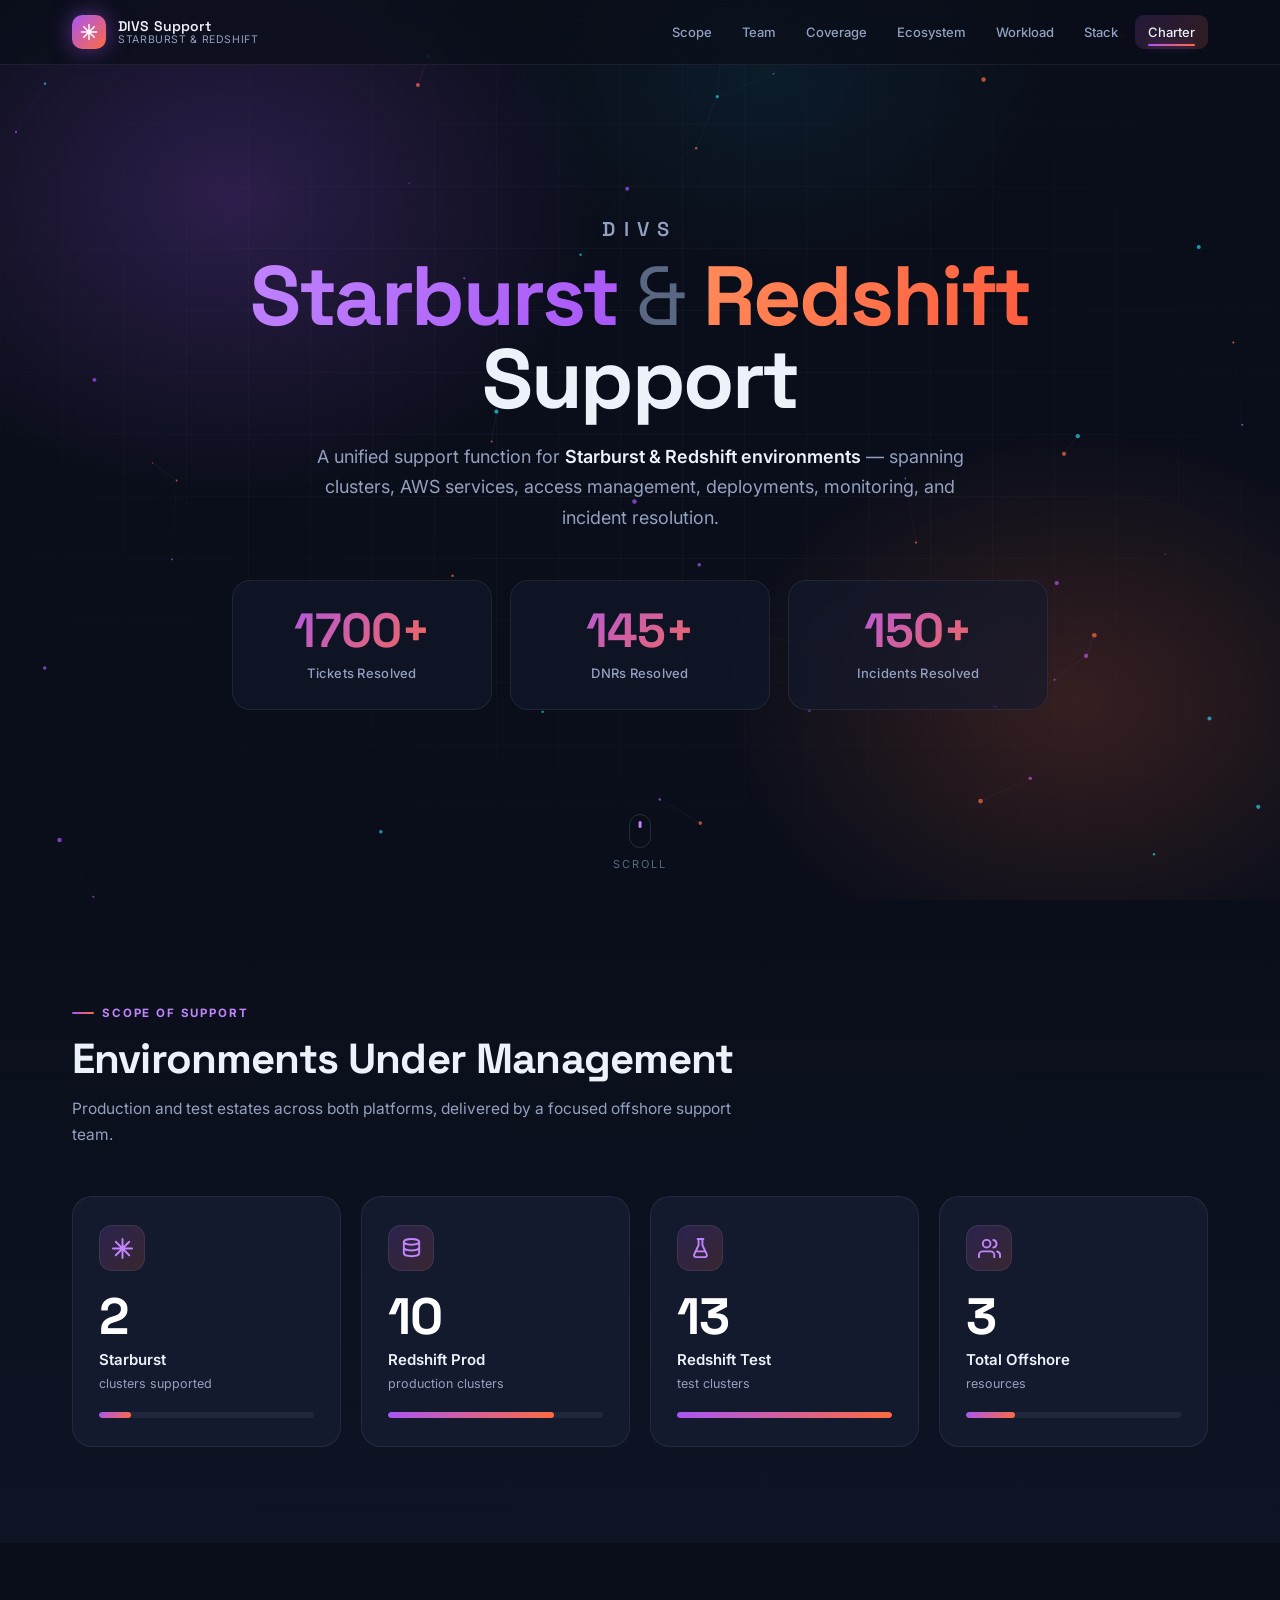
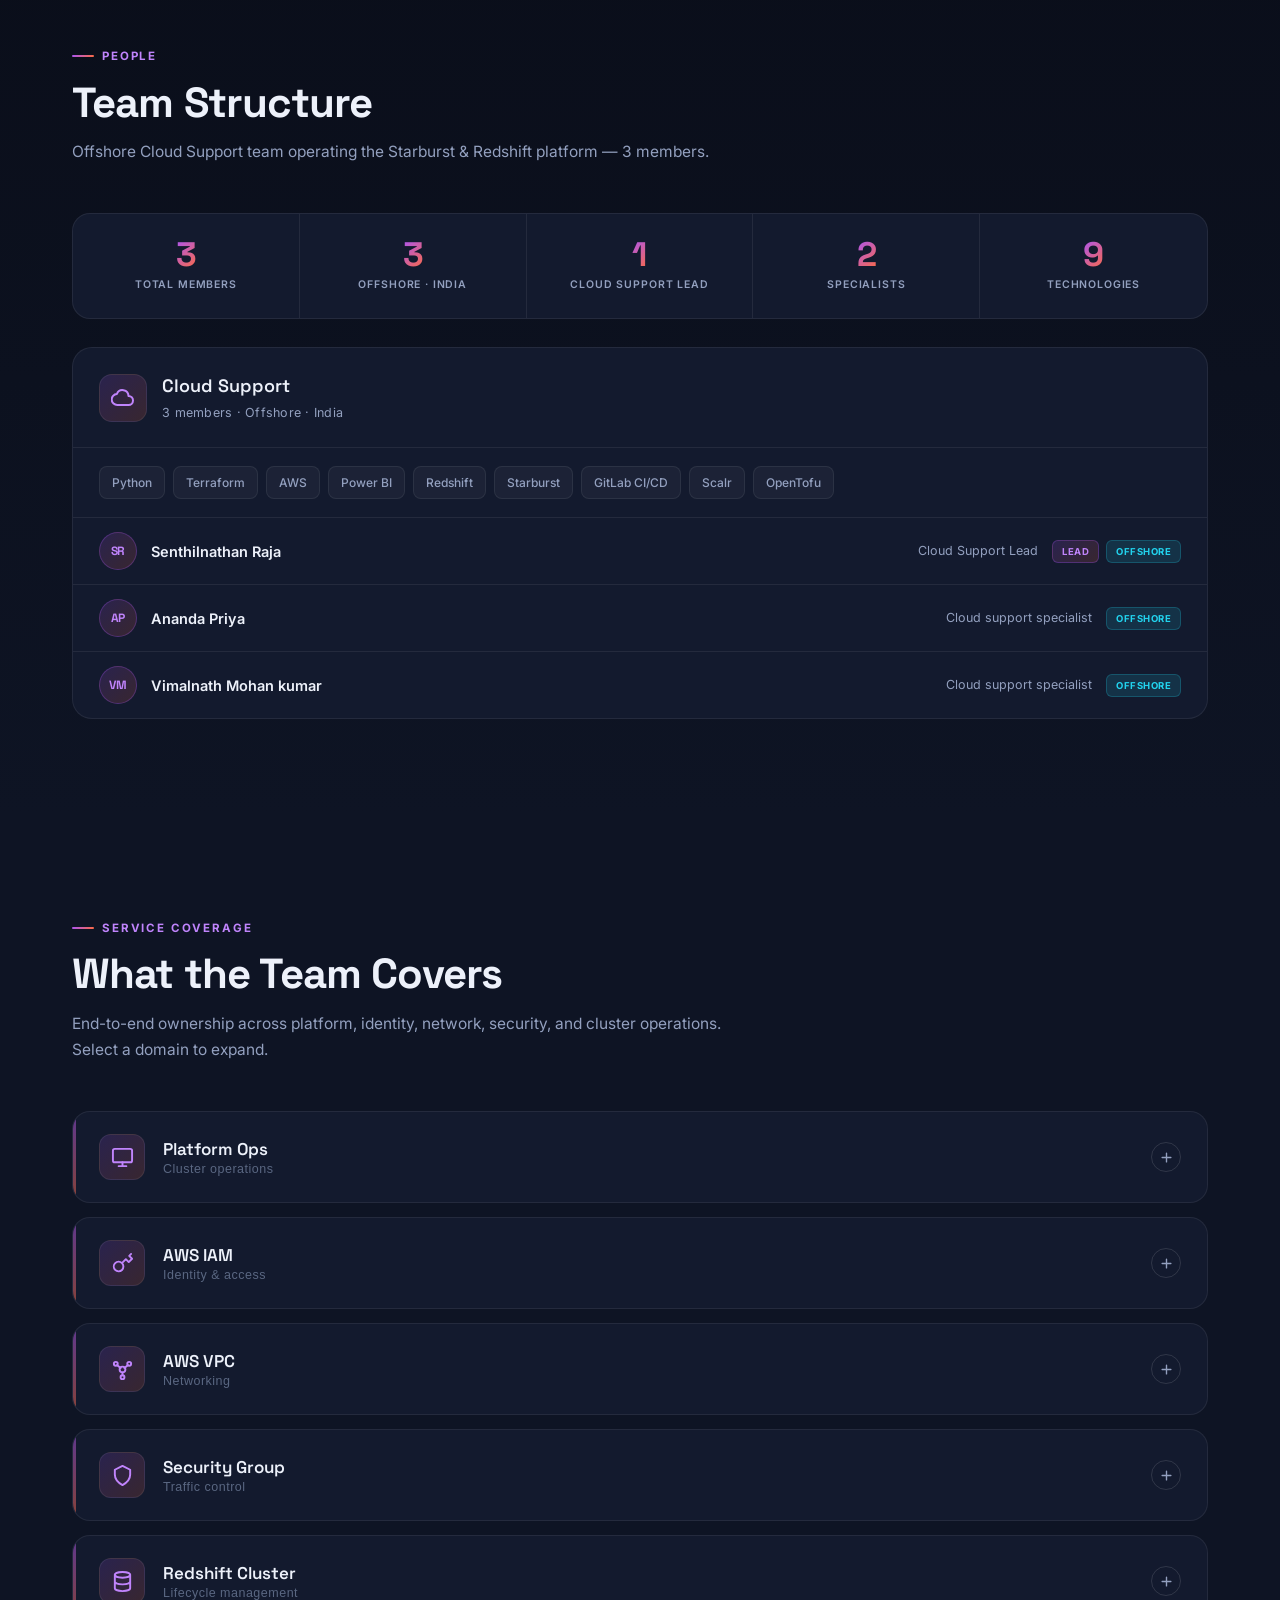
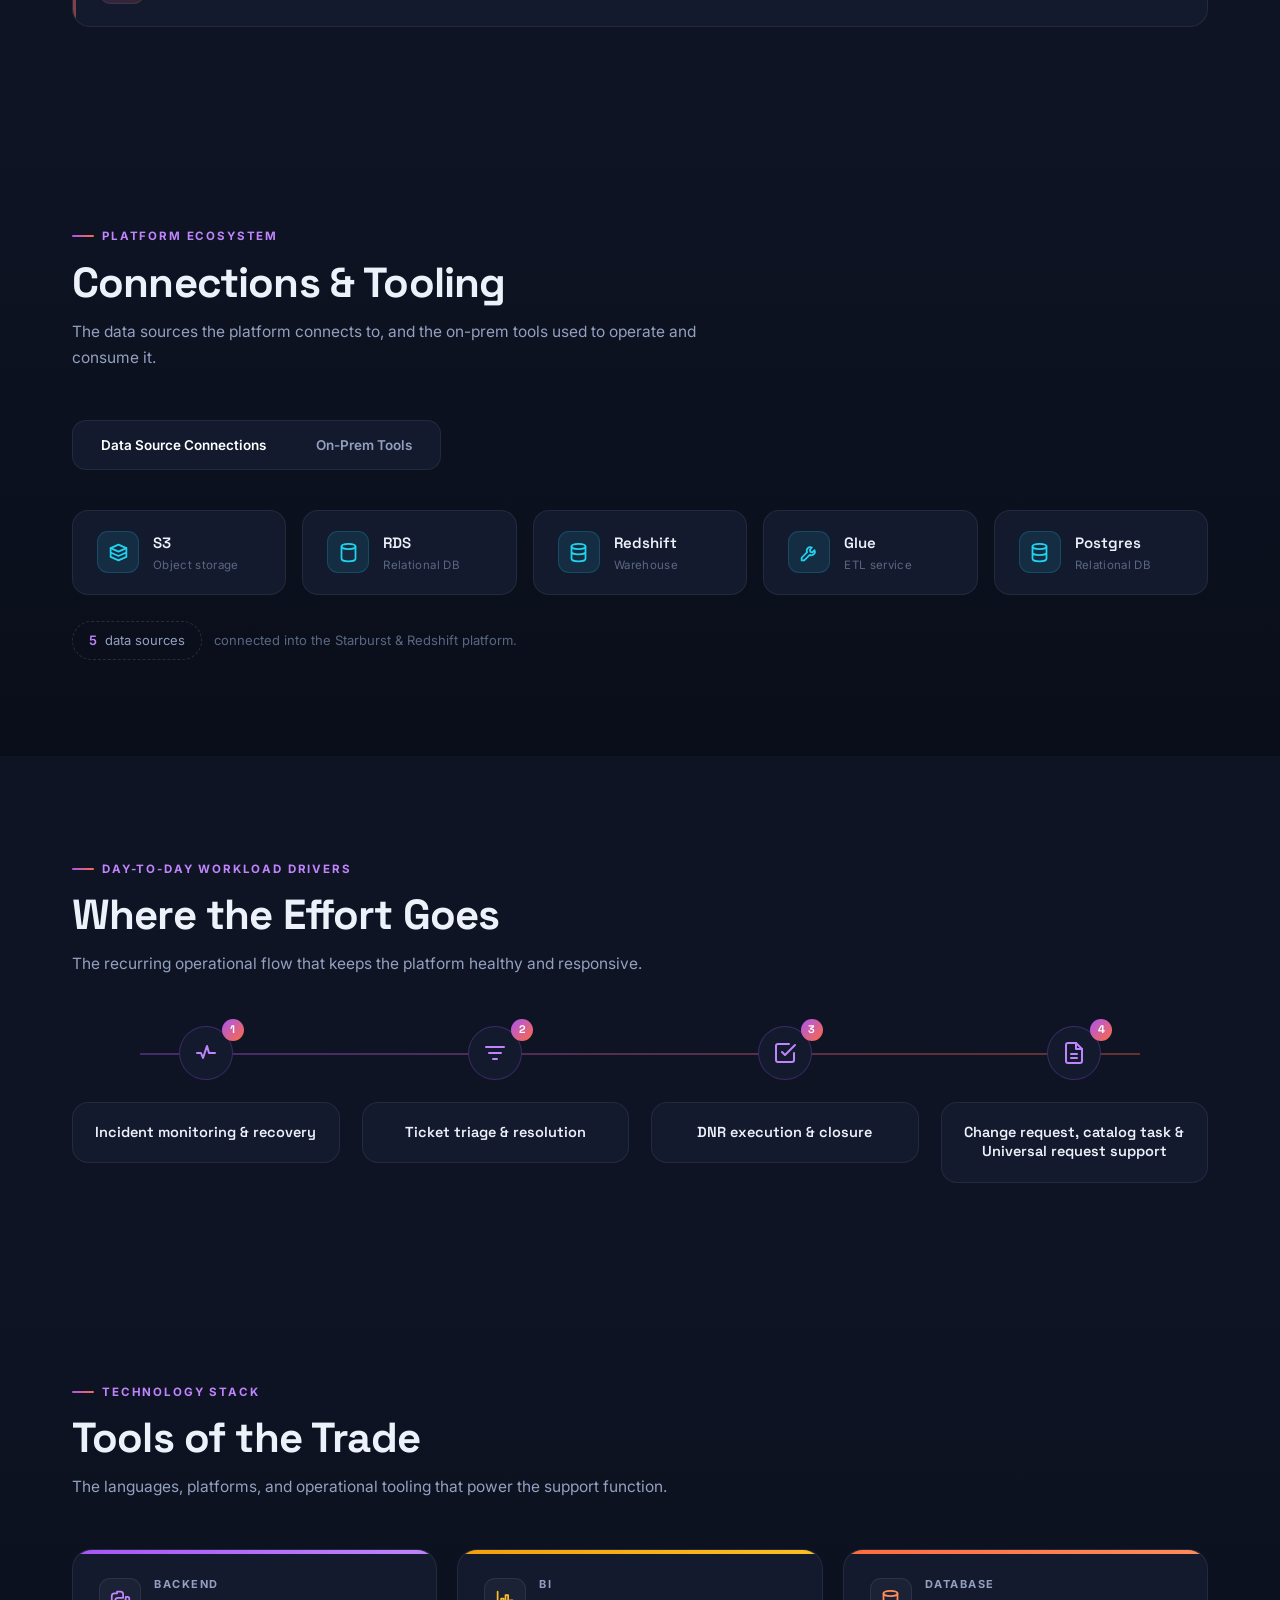
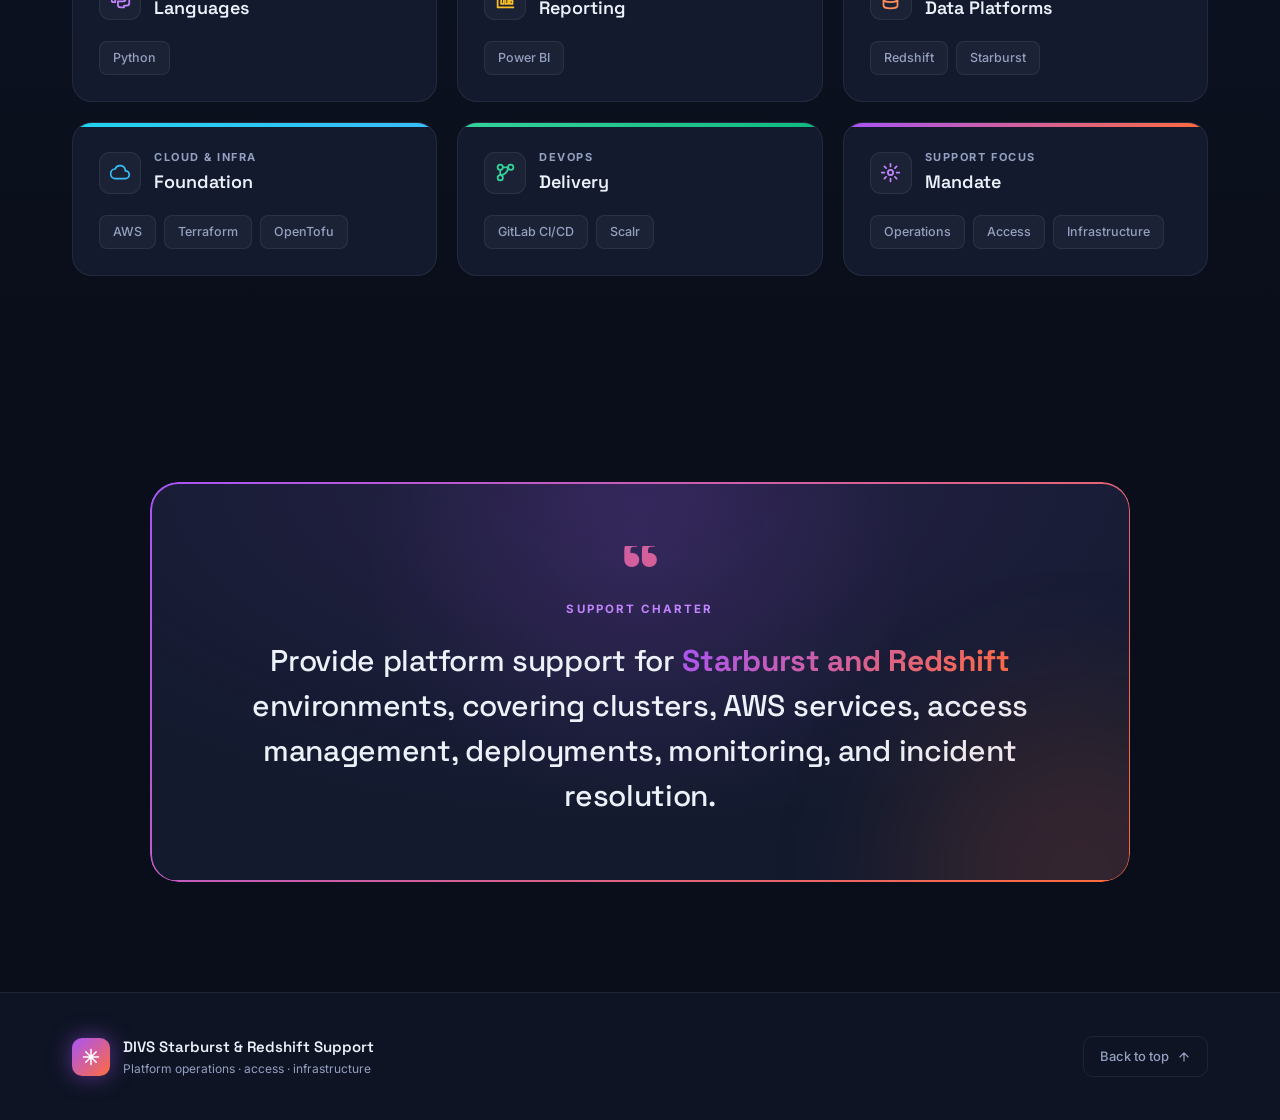
==== divs-support/index2.html @ 1485b133 "Add index2.html with a Team Structure section index2.html is a copy of index.html (index.html unchan" ====
<!DOCTYPE html>
<html lang="en">
<head>
<meta charset="UTF-8" />
<meta name="viewport" content="width=device-width, initial-scale=1.0" />
<title>DIVS Starburst &amp; Redshift Support — Executive Overview</title>
<meta name="description" content="Executive overview of DIVS platform support across Starburst and Redshift environments." />
<link rel="preconnect" href="https://fonts.googleapis.com" />
<link rel="preconnect" href="https://fonts.gstatic.com" crossorigin />
<link href="https://fonts.googleapis.com/css2?family=Space+Grotesk:wght@400;500;600;700&family=Inter:wght@300;400;500;600&display=swap" rel="stylesheet" />
<style>
  *,*::before,*::after{box-sizing:border-box;margin:0;padding:0}

  :root{
    --bg-0:#0A0E1A;
    --bg-1:#0E1424;
    --bg-2:#131A2E;
    --bg-3:#1A2340;
    --star:#A855F7;      /* Starburst violet */
    --star-lt:#C084FC;
    --red:#FF6B3D;       /* Redshift amber-red */
    --red-lt:#FF8C5A;
    --cyan:#22D3EE;
    --text:#EDF1FA;
    --muted:#93A0BF;
    --faint:#5A6782;
    --line:rgba(255,255,255,.07);
    --line-2:rgba(255,255,255,.12);
    --star-bd:rgba(168,85,247,.28);
    --red-bd:rgba(255,107,61,.28);
    --grad:linear-gradient(135deg,#A855F7 0%,#FF6B3D 100%);
    --grad-soft:linear-gradient(135deg,rgba(168,85,247,.16),rgba(255,107,61,.16));
    --shadow:0 24px 60px -24px rgba(0,0,0,.7);
    --font-display:'Space Grotesk','Segoe UI',system-ui,-apple-system,'Helvetica Neue',Arial,sans-serif;
    --font-body:'Inter','Segoe UI',system-ui,-apple-system,'Helvetica Neue',Arial,sans-serif;
  }

  html{scroll-behavior:smooth}
  body{
    font-family:var(--font-body);
    background:var(--bg-0);
    color:var(--text);
    overflow-x:hidden;
    line-height:1.6;
    -webkit-font-smoothing:antialiased;
  }
  ::selection{background:rgba(168,85,247,.35);color:#fff}

  .wrap{max-width:1200px;margin:0 auto;padding:0 32px}

  /* ───────── SCROLL PROGRESS ───────── */
  #progress{
    position:fixed;top:0;left:0;height:3px;width:0;z-index:200;
    background:var(--grad);box-shadow:0 0 12px rgba(168,85,247,.6);
    transition:width .08s linear;
  }

  /* ───────── HEADER ───────── */
  header{
    position:fixed;top:0;left:0;right:0;z-index:150;
    backdrop-filter:blur(18px);
    background:rgba(10,14,26,.72);
    border-bottom:1px solid var(--line);
  }
  .nav{display:flex;align-items:center;justify-content:space-between;height:64px}
  .brand{display:flex;align-items:center;gap:12px;text-decoration:none;color:var(--text)}
  .brand-mark{
    width:34px;height:34px;border-radius:10px;flex-shrink:0;position:relative;
    background:var(--grad);display:flex;align-items:center;justify-content:center;
    box-shadow:0 0 22px rgba(168,85,247,.5);
  }
  .brand-mark svg{width:18px;height:18px;color:#fff}
  .brand-name{font-family:var(--font-display);font-weight:600;font-size:14px;letter-spacing:.01em;line-height:1.1}
  .brand-name small{display:block;font-family:var(--font-body);font-weight:400;font-size:10.5px;color:var(--muted);letter-spacing:.06em;text-transform:uppercase}
  .nav-links{display:flex;gap:4px}
  .nav-links a{
    position:relative;text-decoration:none;color:var(--muted);font-size:13px;font-weight:500;
    padding:7px 13px;border-radius:9px;transition:color .25s,background .25s,transform .25s;
  }
  .nav-links a::after{content:'';position:absolute;left:13px;right:13px;bottom:3px;height:2px;border-radius:2px;
    background:var(--grad);box-shadow:0 0 8px rgba(168,85,247,.55);
    transform:scaleX(0);transform-origin:center;transition:transform .3s cubic-bezier(.2,.8,.2,1)}
  .nav-links a:hover{color:var(--text);background:rgba(255,255,255,.05);transform:translateY(-1px);text-shadow:0 0 12px rgba(168,85,247,.35)}
  .nav-links a:hover::after{transform:scaleX(1)}
  .nav-links a.active{color:var(--text);background:var(--grad-soft)}
  .nav-links a.active::after{transform:scaleX(1)}
  .status-pill{
    display:inline-flex;align-items:center;gap:8px;
    border:1px solid var(--star-bd);background:rgba(168,85,247,.1);
    padding:6px 14px;border-radius:100px;font-size:11.5px;font-weight:600;
    color:var(--star-lt);letter-spacing:.04em;white-space:nowrap;
  }
  .dot{width:7px;height:7px;border-radius:50%;background:#34D399;box-shadow:0 0 8px #34D399;animation:pulse 2.2s infinite}
  @keyframes pulse{0%,100%{opacity:1;transform:scale(1)}50%{opacity:.4;transform:scale(.7)}}

  /* ───────── HERO ───────── */
  .hero{position:relative;min-height:100vh;display:flex;align-items:center;justify-content:center;text-align:center;padding:120px 32px 90px;overflow:hidden}
  #particles{position:absolute;inset:0;z-index:0}
  .hero-glow{position:absolute;inset:0;z-index:0;pointer-events:none;
    background:
      radial-gradient(48% 55% at 18% 22%,rgba(168,85,247,.22),transparent 60%),
      radial-gradient(46% 50% at 84% 78%,rgba(255,107,61,.18),transparent 60%),
      radial-gradient(40% 40% at 60% 8%,rgba(34,211,238,.07),transparent 55%);
    animation:drift 16s ease-in-out infinite alternate;
  }
  @keyframes drift{from{transform:translate3d(-12px,-8px,0) scale(1)}to{transform:translate3d(14px,10px,0) scale(1.06)}}
  .hero-grid{position:absolute;inset:0;z-index:0;pointer-events:none;
    background-image:linear-gradient(rgba(255,255,255,.028) 1px,transparent 1px),linear-gradient(90deg,rgba(255,255,255,.028) 1px,transparent 1px);
    background-size:62px 62px;
    mask-image:radial-gradient(ellipse 75% 70% at 50% 45%,#000 25%,transparent 92%);
    -webkit-mask-image:radial-gradient(ellipse 75% 70% at 50% 45%,#000 25%,transparent 92%);
  }
  .hero-inner{position:relative;z-index:2;max-width:980px}
  .eyebrow{
    display:inline-flex;align-items:center;gap:9px;
    border:1px solid var(--star-bd);background:rgba(168,85,247,.08);
    padding:7px 16px;border-radius:100px;margin-bottom:30px;
    font-size:11.5px;font-weight:700;letter-spacing:.14em;text-transform:uppercase;color:var(--star-lt);
  }
  .eyebrow .dot{background:var(--star-lt);box-shadow:0 0 8px var(--star-lt)}
  .hero h1{
    font-family:var(--font-display);font-weight:700;
    font-size:clamp(38px,7.4vw,84px);line-height:.98;letter-spacing:-.03em;margin-bottom:22px;
  }
  .hero h1 .kick{display:block;font-size:clamp(14px,1.8vw,20px);font-weight:600;letter-spacing:.42em;color:var(--muted);margin-bottom:16px;text-transform:uppercase}
  .grad-star{background:linear-gradient(120deg,#C084FC,#A855F7);-webkit-background-clip:text;background-clip:text;-webkit-text-fill-color:transparent}
  .grad-red{background:linear-gradient(120deg,#FF8C5A,#FF5A3D);-webkit-background-clip:text;background-clip:text;-webkit-text-fill-color:transparent}
  .amp{color:var(--faint);font-weight:400}
  .hero p.lede{max-width:680px;margin:0 auto 46px;font-size:clamp(15px,1.7vw,18px);color:var(--muted);line-height:1.7}
  .hero p.lede strong{color:var(--text);font-weight:600}

  /* hero outcome counters */
  .outcomes{display:flex;flex-wrap:wrap;justify-content:center;gap:18px}
  .outcome{
    flex:1 1 200px;max-width:260px;position:relative;
    background:rgba(19,26,46,.6);backdrop-filter:blur(10px);
    border:1px solid var(--line);border-radius:18px;padding:26px 22px;
    overflow:hidden;transition:transform .3s,border-color .3s,box-shadow .3s;
  }
  .outcome::before{content:'';position:absolute;inset:0;border-radius:18px;padding:1px;
    background:var(--grad);-webkit-mask:linear-gradient(#000 0 0) content-box,linear-gradient(#000 0 0);
    -webkit-mask-composite:xor;mask-composite:exclude;opacity:0;transition:opacity .3s}
  .outcome:hover{transform:translateY(-6px);box-shadow:var(--shadow)}
  .outcome:hover::before{opacity:1}
  .outcome .num{font-family:var(--font-display);font-weight:700;font-size:clamp(34px,4.5vw,48px);line-height:1;letter-spacing:-.02em;
    background:var(--grad);-webkit-background-clip:text;background-clip:text;-webkit-text-fill-color:transparent}
  .outcome .lbl{margin-top:8px;font-size:13px;color:var(--muted);font-weight:500;letter-spacing:.02em}
  .scroll-cue{position:absolute;bottom:26px;left:50%;transform:translateX(-50%);z-index:2;color:var(--faint);font-size:11px;letter-spacing:.18em;text-transform:uppercase;display:flex;flex-direction:column;align-items:center;gap:8px}
  .scroll-cue span{width:22px;height:34px;border:1.5px solid var(--line-2);border-radius:12px;position:relative}
  .scroll-cue span::after{content:'';position:absolute;top:6px;left:50%;width:3px;height:7px;border-radius:3px;background:var(--star-lt);transform:translateX(-50%);animation:wheel 1.8s infinite}
  @keyframes wheel{0%{opacity:0;top:6px}40%{opacity:1}80%{opacity:0;top:18px}100%{opacity:0}}

  /* ───────── SECTION SHELL ───────── */
  section{padding:96px 0;position:relative}
  .sec-head{margin-bottom:48px;max-width:680px}
  .sec-head.center{margin-left:auto;margin-right:auto;text-align:center}
  .sec-label{display:inline-flex;align-items:center;gap:8px;font-size:11.5px;font-weight:700;letter-spacing:.16em;text-transform:uppercase;color:var(--star-lt);margin-bottom:14px}
  .sec-label::before{content:'';width:22px;height:2px;border-radius:2px;background:var(--grad)}
  .sec-title{font-family:var(--font-display);font-weight:700;font-size:clamp(26px,3.4vw,42px);letter-spacing:-.02em;line-height:1.08;margin-bottom:14px}
  .sec-sub{font-size:15.5px;color:var(--muted);line-height:1.7}

  /* ───────── SCOPE / KPI ───────── */
  .scope{background:linear-gradient(180deg,var(--bg-0),var(--bg-1))}
  .scope-grid{display:grid;grid-template-columns:repeat(4,1fr);gap:20px}
  .stat{
    position:relative;background:var(--bg-2);border:1px solid var(--line);border-radius:20px;
    padding:28px 26px;overflow:hidden;
    transition:transform .4s cubic-bezier(.2,.8,.2,1),border-color .4s,box-shadow .4s,background .4s;
  }
  /* cursor-follow spotlight graphic */
  .stat::before{content:'';position:absolute;inset:0;border-radius:inherit;pointer-events:none;opacity:0;transition:opacity .4s;
    background:radial-gradient(440px circle at var(--mx,50%) var(--my,0%),rgba(168,85,247,.20),rgba(255,107,61,.08) 35%,transparent 60%)}
  /* animated gradient border on hover */
  .stat::after{content:'';position:absolute;inset:0;border-radius:inherit;padding:1.5px;pointer-events:none;opacity:0;transition:opacity .4s;
    background:var(--grad);-webkit-mask:linear-gradient(#000 0 0) content-box,linear-gradient(#000 0 0);
    -webkit-mask-composite:xor;mask-composite:exclude}
  .stat:hover{transform:translateY(-8px);border-color:transparent;background:var(--bg-3);
    box-shadow:0 30px 60px -26px rgba(168,85,247,.55),0 8px 22px -12px rgba(255,107,61,.4)}
  .stat:hover::before,.stat:hover::after{opacity:1}

  .stat-ico{position:relative;z-index:1;width:46px;height:46px;border-radius:13px;display:flex;align-items:center;justify-content:center;margin-bottom:20px;
    background:var(--grad-soft);border:1px solid var(--line);
    transition:transform .45s cubic-bezier(.2,.8,.2,1),background .45s,box-shadow .45s}
  .stat-ico svg{width:23px;height:23px;color:var(--star-lt);transition:color .45s}
  .stat:hover .stat-ico{transform:translateY(-3px) rotate(-6deg) scale(1.1);background:var(--grad);box-shadow:0 14px 28px -8px rgba(168,85,247,.7)}
  .stat:hover .stat-ico svg{color:#fff}

  .stat .num{position:relative;z-index:1;display:inline-block;font-family:var(--font-display);font-weight:700;font-size:clamp(38px,4vw,52px);line-height:1;letter-spacing:-.02em;color:#fff;
    transform-origin:left center;transition:transform .45s cubic-bezier(.2,.8,.2,1),filter .45s}
  .stat:hover .num{transform:scale(1.07);background:var(--grad);-webkit-background-clip:text;background-clip:text;-webkit-text-fill-color:transparent;
    filter:drop-shadow(0 6px 18px rgba(168,85,247,.45))}
  .stat .name{position:relative;z-index:1;margin-top:6px;font-size:15px;font-weight:600;color:var(--text);transition:letter-spacing .4s}
  .stat:hover .name{letter-spacing:.012em}
  .stat .desc{position:relative;z-index:1;font-size:12.5px;color:var(--muted);margin-top:2px}
  .stat-bar{position:relative;z-index:1;margin-top:18px;height:6px;border-radius:100px;background:rgba(255,255,255,.06);overflow:hidden}
  .stat-bar i{position:relative;display:block;height:100%;width:0;border-radius:100px;background:var(--grad);
    transition:width 1.1s cubic-bezier(.2,.8,.2,1),box-shadow .4s}
  .stat:hover .stat-bar i{box-shadow:0 0 16px rgba(255,107,61,.6)}
  /* one-shot light sheen sweep across the bar on hover */
  .stat-bar i::after{content:'';position:absolute;inset:0;border-radius:inherit;transform:translateX(-130%);
    background:linear-gradient(90deg,transparent,rgba(255,255,255,.6),transparent)}
  .stat:hover .stat-bar i::after{animation:sheen 1s ease forwards}
  @keyframes sheen{to{transform:translateX(130%)}}

  /* ───────── SERVICE COVERAGE ───────── */
  .coverage{background:var(--bg-1)}
  .cov-list{display:grid;gap:14px}
  .cov{
    border:1px solid var(--line);border-radius:18px;background:var(--bg-2);overflow:hidden;
    transition:border-color .4s,background .4s,transform .4s cubic-bezier(.2,.8,.2,1),box-shadow .4s;position:relative;
  }
  /* left accent rail */
  .cov::before{content:'';position:absolute;left:0;top:0;bottom:0;width:3px;background:var(--grad);opacity:.5;z-index:1;
    transition:opacity .4s,width .4s,box-shadow .4s}
  /* cursor-follow spotlight */
  .cov::after{content:'';position:absolute;inset:0;border-radius:inherit;pointer-events:none;z-index:0;opacity:0;transition:opacity .4s;
    background:radial-gradient(480px circle at var(--mx,50%) var(--my,50%),rgba(168,85,247,.16),rgba(255,107,61,.07) 38%,transparent 62%)}
  .cov:hover{border-color:transparent;background:var(--bg-3);transform:translateY(-3px);
    box-shadow:0 22px 44px -24px rgba(168,85,247,.5),0 6px 18px -12px rgba(255,107,61,.38)}
  .cov:hover::before,.cov.open::before{opacity:1}
  .cov:hover::before{width:4px;box-shadow:0 0 16px rgba(168,85,247,.65)}
  .cov:hover::after{opacity:1}
  .cov-btn{position:relative;z-index:1;width:100%;display:flex;align-items:center;gap:18px;padding:22px 26px;background:none;border:0;cursor:pointer;text-align:left;color:var(--text)}
  .cov-ico{width:46px;height:46px;border-radius:12px;flex-shrink:0;display:flex;align-items:center;justify-content:center;background:var(--grad-soft);border:1px solid var(--line);
    transition:transform .45s cubic-bezier(.2,.8,.2,1),background .45s,box-shadow .45s}
  .cov-ico svg{width:23px;height:23px;color:var(--star-lt);transition:color .45s}
  .cov:hover .cov-ico{transform:translateY(-2px) rotate(-6deg) scale(1.08);background:var(--grad);box-shadow:0 12px 26px -8px rgba(168,85,247,.7)}
  .cov:hover .cov-ico svg{color:#fff}
  .cov-titles{flex:1}
  .cov-name{display:block;font-family:var(--font-display);font-size:17px;font-weight:600}
  .cov-tag{display:block;font-size:12.5px;color:var(--faint);margin-top:2px;letter-spacing:.04em;transition:color .4s}
  .cov:hover .cov-tag{color:var(--muted)}
  .cov-plus{width:30px;height:30px;flex-shrink:0;border-radius:50%;border:1px solid var(--line-2);display:flex;align-items:center;justify-content:center;color:var(--muted);transition:transform .35s,color .3s,border-color .3s,box-shadow .3s}
  .cov:hover .cov-plus{color:var(--star-lt);border-color:var(--star-bd);transform:scale(1.08);box-shadow:0 0 14px rgba(168,85,247,.35)}
  .cov.open:hover .cov-plus,.cov.open .cov-plus{transform:rotate(135deg);color:var(--star-lt);border-color:var(--star-bd)}
  .cov-plus svg{width:15px;height:15px}
  .cov-panel{position:relative;z-index:1;max-height:0;overflow:hidden;transition:max-height .4s ease}
  .cov-panel-inner{padding:0 26px 24px 90px;color:var(--muted);font-size:14.5px;line-height:1.7}
  .cov-panel-inner .hl{color:var(--text);font-weight:500}

  /* ───────── ECOSYSTEM ───────── */
  .eco{background:linear-gradient(180deg,var(--bg-1),var(--bg-0))}
  .tabs{display:inline-flex;gap:6px;padding:6px;border:1px solid var(--line);border-radius:14px;background:var(--bg-2);margin-bottom:40px}
  .tab{border:0;background:none;cursor:pointer;color:var(--muted);font-family:var(--font-body);font-size:13.5px;font-weight:600;padding:10px 22px;border-radius:9px;transition:color .25s,background .25s;position:relative}
  .tab:not(.active):hover{color:var(--text);background:rgba(255,255,255,.05)}
  .tab.active{color:#fff}
  .tab.active::before{content:'';position:absolute;inset:0;border-radius:9px;background:var(--grad);z-index:-1;box-shadow:0 6px 18px -6px rgba(168,85,247,.7)}
  .tab-panel{display:none;animation:fadeUp .5s ease}
  .tab-panel.active{display:block}
  @keyframes fadeUp{from{opacity:0;transform:translateY(14px)}to{opacity:1;transform:none}}
  .nodes{display:flex;flex-wrap:wrap;gap:16px}
  .node{
    --nacc:var(--cyan);
    position:relative;display:flex;align-items:center;gap:14px;
    border:1px solid var(--line);background:var(--bg-2);border-radius:16px;
    padding:20px 24px;min-width:190px;flex:1 1 190px;max-width:230px;
    transition:transform .4s cubic-bezier(.2,.8,.2,1),border-color .4s,box-shadow .4s,background .4s;cursor:default;
  }
  .node.tool{--nacc:var(--red-lt)}
  .node:hover{transform:translateY(-6px);border-color:color-mix(in srgb,var(--nacc) 50%,transparent);
    background:radial-gradient(260px circle at var(--mx,50%) var(--my,50%),color-mix(in srgb,var(--nacc) 16%,transparent),transparent 60%),var(--bg-3);
    box-shadow:0 26px 50px -24px color-mix(in srgb,var(--nacc) 55%,transparent)}
  .node-ico{width:42px;height:42px;border-radius:11px;display:flex;align-items:center;justify-content:center;flex-shrink:0;background:rgba(34,211,238,.1);border:1px solid rgba(34,211,238,.18);
    transition:transform .45s cubic-bezier(.2,.8,.2,1),background .45s,border-color .45s,box-shadow .45s}
  .node-ico svg{width:21px;height:21px;color:var(--cyan);transition:color .45s}
  .node.tool .node-ico{background:rgba(255,107,61,.1);border-color:rgba(255,107,61,.2)}
  .node.tool .node-ico svg{color:var(--red-lt)}
  .node:hover .node-ico{transform:translateY(-2px) scale(1.1);background:var(--nacc);border-color:transparent;box-shadow:0 10px 22px -6px color-mix(in srgb,var(--nacc) 65%,transparent)}
  .node:hover .node-ico svg{color:var(--bg-0)}
  .node-name{font-family:var(--font-display);font-size:15px;font-weight:600}
  .node-kind{font-size:11.5px;color:var(--faint);margin-top:1px;letter-spacing:.03em;transition:color .4s}
  .node:hover .node-kind{color:var(--muted)}
  /* tooltip */
  .tip{position:relative}
  .tip[data-tip]:hover::after{
    content:attr(data-tip);position:absolute;left:50%;bottom:calc(100% + 12px);transform:translateX(-50%);
    background:#05070F;color:var(--text);border:1px solid var(--line-2);border-radius:10px;
    padding:9px 14px;font-size:12px;white-space:nowrap;box-shadow:var(--shadow);z-index:20;opacity:1;
  }
  .tip[data-tip]:hover::before{
    content:'';position:absolute;left:50%;bottom:calc(100% + 6px);transform:translateX(-50%) rotate(45deg);
    width:9px;height:9px;background:#05070F;border-right:1px solid var(--line-2);border-bottom:1px solid var(--line-2);z-index:20;
  }
  .eco-hub{display:flex;align-items:center;gap:12px;margin-top:26px;font-size:13px;color:var(--faint)}
  .eco-hub .pill{display:inline-flex;align-items:center;gap:8px;border:1px dashed var(--line-2);border-radius:100px;padding:8px 16px;color:var(--muted)}
  .eco-hub .pill b{color:var(--star-lt);font-weight:600}

  /* ───────── WORKLOAD TIMELINE ───────── */
  .work{background:var(--bg-1)}
  .timeline{position:relative;display:grid;grid-template-columns:repeat(4,1fr);gap:22px;margin-top:8px}
  .timeline::before{content:'';position:absolute;top:27px;left:6%;right:6%;height:2px;background:linear-gradient(90deg,var(--star),var(--red));opacity:.35}
  .step{position:relative;text-align:center}
  .step-node{width:54px;height:54px;border-radius:50%;margin:0 auto 22px;display:flex;align-items:center;justify-content:center;
    background:var(--bg-2);border:1px solid var(--star-bd);position:relative;z-index:2;
    transition:transform .4s cubic-bezier(.2,.8,.2,1),background .4s,border-color .4s,box-shadow .4s}
  .step-node svg{width:24px;height:24px;color:var(--star-lt);transition:color .4s}
  .step:hover .step-node{transform:translateY(-4px) scale(1.08);background:var(--grad);border-color:transparent;box-shadow:0 0 30px rgba(168,85,247,.55)}
  .step:hover .step-node svg{color:#fff}
  .step-no{position:absolute;top:-8px;right:calc(50% - 38px);font-family:var(--font-display);font-size:11px;font-weight:700;color:#fff;background:var(--grad);width:22px;height:22px;border-radius:50%;display:flex;align-items:center;justify-content:center;z-index:3;transition:transform .35s,box-shadow .35s}
  .step:hover .step-no{transform:scale(1.12);box-shadow:0 4px 14px -2px rgba(255,107,61,.6)}
  .step-card{position:relative;overflow:hidden;background:var(--bg-2);border:1px solid var(--line);border-radius:16px;padding:20px 18px;
    transition:border-color .4s,transform .4s cubic-bezier(.2,.8,.2,1),box-shadow .4s,background .4s}
  .step-card::before{content:'';position:absolute;inset:0;border-radius:inherit;pointer-events:none;z-index:0;opacity:0;transition:opacity .4s;
    background:radial-gradient(300px circle at var(--mx,50%) var(--my,50%),rgba(168,85,247,.16),rgba(255,107,61,.07) 40%,transparent 64%)}
  .step:hover .step-card{border-color:transparent;background:var(--bg-3);transform:translateY(-4px);
    box-shadow:0 24px 46px -24px rgba(168,85,247,.5),0 6px 18px -12px rgba(255,107,61,.36)}
  .step:hover .step-card::before{opacity:1}
  .step-title{position:relative;z-index:1;font-family:var(--font-display);font-size:14.5px;font-weight:600;line-height:1.35}

  /* ───────── TECH STACK ───────── */
  .stack{background:linear-gradient(180deg,var(--bg-1),var(--bg-0))}
  .stack-grid{display:grid;grid-template-columns:repeat(3,1fr);gap:20px}
  .tcard{position:relative;background:var(--bg-2);border:1px solid var(--line);border-radius:20px;padding:26px;overflow:hidden;
    transition:transform .4s cubic-bezier(.2,.8,.2,1),border-color .4s,box-shadow .4s,background .4s}
  /* top cap bar */
  .tcard::after{content:'';position:absolute;top:0;left:0;right:0;height:4px;z-index:2;background:var(--cap,var(--grad));transition:height .4s,box-shadow .4s}
  /* cursor-follow spotlight tinted with the card's own accent */
  .tcard::before{content:'';position:absolute;inset:0;border-radius:inherit;pointer-events:none;z-index:0;opacity:0;transition:opacity .4s;
    background:radial-gradient(440px circle at var(--mx,50%) var(--my,50%),color-mix(in srgb,var(--cicon,#A855F7) 22%,transparent),transparent 58%)}
  .tcard:hover{transform:translateY(-8px);border-color:transparent;background:var(--bg-3);
    box-shadow:0 30px 58px -26px color-mix(in srgb,var(--cicon,#A855F7) 55%,transparent),0 8px 22px -14px rgba(0,0,0,.6)}
  .tcard:hover::before{opacity:1}
  .tcard:hover::after{height:5px;box-shadow:0 4px 18px -2px color-mix(in srgb,var(--cicon,#A855F7) 70%,transparent)}
  .tcard-head{position:relative;z-index:1;display:flex;align-items:center;gap:13px;margin-bottom:18px}
  .tcard-ico{width:42px;height:42px;border-radius:11px;display:flex;align-items:center;justify-content:center;background:rgba(255,255,255,.04);border:1px solid var(--line);
    transition:transform .45s cubic-bezier(.2,.8,.2,1),background .45s,box-shadow .45s}
  .tcard-ico svg{width:21px;height:21px;color:var(--cicon,var(--star-lt));transition:color .45s}
  .tcard:hover .tcard-ico{transform:translateY(-2px) scale(1.1);background:var(--cap,var(--grad));box-shadow:0 12px 26px -8px color-mix(in srgb,var(--cicon,#A855F7) 65%,transparent)}
  .tcard:hover .tcard-ico svg{color:#fff}
  .tcard-cat{display:block;font-size:11px;font-weight:700;letter-spacing:.14em;text-transform:uppercase;color:var(--muted)}
  .tcard-h{display:block;font-family:var(--font-display);font-size:18px;font-weight:600;margin-top:1px}
  .chips{position:relative;z-index:1;display:flex;flex-wrap:wrap;gap:8px}
  .chip{font-size:12.5px;font-weight:500;padding:6px 13px;border-radius:8px;background:rgba(255,255,255,.04);border:1px solid var(--line);color:var(--muted);
    transition:background .3s,color .3s,border-color .3s,transform .35s cubic-bezier(.2,.8,.2,1)}
  .tcard:hover .chip{color:var(--text);border-color:var(--line-2);transform:translateY(-3px)}
  .tcard:hover .chip:nth-child(2){transition-delay:.05s}
  .tcard:hover .chip:nth-child(3){transition-delay:.1s}
  .chip:hover{background:color-mix(in srgb,var(--cicon,#A855F7) 26%,transparent);color:#fff;border-color:color-mix(in srgb,var(--cicon,#A855F7) 45%,transparent);transform:translateY(-3px) scale(1.04)}

  /* ───────── CHARTER ───────── */
  .charter{background:var(--bg-0);padding:110px 0}
  .charter-card{position:relative;max-width:980px;margin:0 auto;text-align:center;border-radius:28px;padding:64px 48px;overflow:hidden;
    background:radial-gradient(500px circle at var(--mx,50%) var(--my,15%),rgba(168,85,247,.14),transparent 55%),radial-gradient(120% 140% at 50% 0%,rgba(168,85,247,.12),transparent 60%),var(--bg-2);
    transition:transform .5s cubic-bezier(.2,.8,.2,1),box-shadow .5s}
  .charter-card:hover{transform:translateY(-4px);box-shadow:0 40px 80px -40px rgba(168,85,247,.5),0 10px 30px -16px rgba(255,107,61,.4)}
  .charter-card::before{content:'';position:absolute;inset:0;border-radius:28px;padding:1.5px;background:linear-gradient(135deg,#A855F7,#FF6B3D,#A855F7);background-size:200% 200%;
    -webkit-mask:linear-gradient(#000 0 0) content-box,linear-gradient(#000 0 0);-webkit-mask-composite:xor;mask-composite:exclude}
  .charter-card:hover::before{animation:borderFlow 4s linear infinite}
  @keyframes borderFlow{to{background-position:200% 0}}
  .charter-card::after{content:'';position:absolute;width:340px;height:340px;border-radius:50%;filter:blur(70px);background:rgba(255,107,61,.14);bottom:-160px;right:-120px;transition:transform .6s cubic-bezier(.2,.8,.2,1),background .6s}
  .charter-card:hover::after{transform:scale(1.18);background:rgba(255,107,61,.2)}
  .q-mark{font-family:var(--font-display);font-size:80px;line-height:.6;font-weight:700;background:var(--grad);-webkit-background-clip:text;background-clip:text;-webkit-text-fill-color:transparent;display:block;margin-bottom:6px;transition:transform .5s cubic-bezier(.2,.8,.2,1)}
  .charter-card:hover .q-mark{transform:scale(1.08) rotate(-4deg)}
  .charter-label{font-size:11.5px;font-weight:700;letter-spacing:.18em;text-transform:uppercase;color:var(--star-lt);margin-bottom:20px;position:relative}
  .charter-text{position:relative;font-family:var(--font-display);font-weight:500;font-size:clamp(20px,2.6vw,30px);line-height:1.5;letter-spacing:-.01em;color:var(--text)}
  .charter-text b{background:var(--grad);-webkit-background-clip:text;background-clip:text;-webkit-text-fill-color:transparent;font-weight:700}

  /* ───────── TEAM STRUCTURE ───────── */
  .team{background:linear-gradient(180deg,var(--bg-0),var(--bg-1))}
  /* composition strip */
  .team-strip{display:flex;flex-wrap:wrap;border:1px solid var(--line);border-radius:18px;overflow:hidden;background:var(--bg-2);margin-bottom:28px}
  .tcell{flex:1 1 140px;display:flex;flex-direction:column;align-items:center;gap:5px;padding:24px 16px;border-right:1px solid var(--line);transition:background .35s}
  .tcell:last-child{border-right:none}
  .tcell:hover{background:var(--bg-3)}
  .tcell-num{font-family:var(--font-display);font-weight:700;font-size:clamp(26px,3vw,34px);line-height:1;letter-spacing:-.02em;
    background:var(--grad);-webkit-background-clip:text;background-clip:text;-webkit-text-fill-color:transparent}
  .tcell-lbl{font-size:10.5px;font-weight:600;letter-spacing:.08em;text-transform:uppercase;color:var(--muted);text-align:center}
  /* squad card */
  .squad{position:relative;overflow:hidden;border:1px solid var(--line);border-radius:20px;background:var(--bg-2);
    transition:transform .4s cubic-bezier(.2,.8,.2,1),border-color .4s,box-shadow .4s,background .4s}
  .squad::before{content:'';position:absolute;inset:0;border-radius:inherit;pointer-events:none;z-index:0;opacity:0;transition:opacity .4s;
    background:radial-gradient(520px circle at var(--mx,50%) var(--my,50%),rgba(168,85,247,.14),rgba(255,107,61,.06) 40%,transparent 64%)}
  .squad:hover{transform:translateY(-5px);border-color:transparent;background:var(--bg-3);
    box-shadow:0 30px 58px -28px rgba(168,85,247,.5),0 8px 22px -14px rgba(255,107,61,.36)}
  .squad:hover::before{opacity:1}
  .squad-head{position:relative;z-index:1;display:flex;align-items:center;gap:15px;padding:24px 26px;border-bottom:1px solid var(--line)}
  .squad-ico{width:48px;height:48px;border-radius:13px;flex-shrink:0;display:flex;align-items:center;justify-content:center;background:var(--grad-soft);border:1px solid var(--line);
    transition:transform .45s cubic-bezier(.2,.8,.2,1),background .45s,box-shadow .45s}
  .squad-ico svg{width:24px;height:24px;color:var(--star-lt);transition:color .45s}
  .squad:hover .squad-ico{transform:rotate(-6deg) scale(1.08);background:var(--grad);box-shadow:0 12px 26px -8px rgba(168,85,247,.7)}
  .squad:hover .squad-ico svg{color:#fff}
  .squad-name{font-family:var(--font-display);font-size:18px;font-weight:600}
  .squad-meta{font-size:12.5px;color:var(--muted);margin-top:2px;letter-spacing:.02em}
  .squad-tech{position:relative;z-index:1;display:flex;flex-wrap:wrap;gap:8px;padding:18px 26px;border-bottom:1px solid var(--line)}
  .tchip{font-size:12px;font-weight:500;padding:6px 12px;border-radius:8px;background:rgba(255,255,255,.04);border:1px solid var(--line);color:var(--muted);
    transition:background .3s,color .3s,border-color .3s,transform .3s}
  .squad:hover .tchip{color:var(--text);border-color:var(--line-2)}
  .tchip:hover{background:var(--grad-soft);color:#fff;border-color:var(--star-bd);transform:translateY(-2px)}
  .squad-members{position:relative;z-index:1;display:flex;flex-direction:column}
  .mrow{display:flex;align-items:center;gap:14px;padding:14px 26px;border-bottom:1px solid var(--line);transition:background .3s}
  .mrow:last-child{border-bottom:none}
  .mrow:hover{background:rgba(255,255,255,.025)}
  .avatar{width:38px;height:38px;border-radius:50%;flex-shrink:0;display:flex;align-items:center;justify-content:center;
    font-family:var(--font-display);font-size:12px;font-weight:700;letter-spacing:-.3px;color:var(--star-lt);
    background:var(--grad-soft);border:1px solid var(--star-bd);transition:transform .35s,color .35s,background .35s}
  .mrow:hover .avatar{transform:scale(1.08);background:var(--grad);color:#fff;border-color:transparent}
  .m-name{flex:1;min-width:160px;font-weight:600;font-size:14.5px;color:var(--text)}
  .m-note{font-size:12.5px;color:var(--muted)}
  .m-badges{display:flex;gap:7px;flex-shrink:0}
  .m-badge{font-size:9.5px;font-weight:700;letter-spacing:.05em;text-transform:uppercase;padding:3px 9px;border-radius:6px;white-space:nowrap}
  .m-badge.off{background:rgba(34,211,238,.13);color:var(--cyan);border:1px solid rgba(34,211,238,.22)}
  .m-badge.lead{background:var(--grad-soft);color:var(--star-lt);border:1px solid var(--star-bd)}

  /* ───────── FOOTER ───────── */
  footer{border-top:1px solid var(--line);background:var(--bg-1);padding:42px 0}
  .foot{display:flex;align-items:center;justify-content:space-between;flex-wrap:wrap;gap:20px}
  .foot-brand{display:flex;align-items:center;gap:13px}
  .foot-brand .brand-mark{width:38px;height:38px}
  .foot-title{font-family:var(--font-display);font-size:15px;font-weight:600}
  .foot-title small{display:block;font-family:var(--font-body);font-size:12px;font-weight:400;color:var(--muted)}
  .foot-meta{font-size:12.5px;color:var(--faint)}
  .to-top{display:inline-flex;align-items:center;gap:8px;text-decoration:none;color:var(--muted);font-size:13px;font-weight:500;border:1px solid var(--line);padding:9px 16px;border-radius:10px;transition:color .25s,border-color .25s}
  .to-top:hover{color:var(--text);border-color:var(--star-bd)}

  /* ───────── REVEAL ───────── */
  .reveal{opacity:0;transform:translateY(26px);transition:opacity .6s ease,transform .6s ease}
  .reveal.visible{opacity:1;transform:none}

  /* ───────── RESPONSIVE ───────── */
  @media(max-width:1024px){
    .nav-links{display:none}
    .scope-grid{grid-template-columns:repeat(2,1fr)}
    .stack-grid{grid-template-columns:repeat(2,1fr)}
    .timeline{grid-template-columns:repeat(2,1fr);gap:34px 22px}
    .timeline::before{display:none}
  }
  @media(max-width:640px){
    .wrap{padding:0 20px}
    section{padding:72px 0}
    .scope-grid{grid-template-columns:1fr}
    .stack-grid{grid-template-columns:1fr}
    .timeline{grid-template-columns:1fr}
    .cov-panel-inner{padding-left:26px}
    .charter-card{padding:48px 26px}
    .status-pill{display:none}
    .foot{flex-direction:column;align-items:flex-start}
    .mrow{flex-wrap:wrap}
    .m-name{flex:1 1 auto;min-width:0}
    .m-note{flex:1 1 100%;order:3;padding-left:52px}
    .squad-head,.squad-tech,.mrow{padding-left:20px;padding-right:20px}
  }

  @media(prefers-reduced-motion:reduce){
    *{animation:none!important;transition:none!important;scroll-behavior:auto!important}
    .reveal{opacity:1;transform:none}
    #particles{display:none}
  }
</style>
</head>
<body>

<div id="progress"></div>

<!-- ───────── HEADER ───────── -->
<header>
  <div class="wrap nav">
    <a href="#top" class="brand">
      <span class="brand-mark" aria-hidden="true">
        <svg viewBox="0 0 24 24" fill="none" stroke="currentColor" stroke-width="2" stroke-linecap="round" stroke-linejoin="round"><path d="M12 2v20M2 12h20M5 5l14 14M19 5L5 19"/></svg>
      </span>
      <span class="brand-name">DIVS Support<small>Starburst &amp; Redshift</small></span>
    </a>
    <nav class="nav-links" aria-label="Section navigation">
      <a href="#scope">Scope</a>
      <a href="#team">Team</a>
      <a href="#coverage">Coverage</a>
      <a href="#ecosystem">Ecosystem</a>
      <a href="#workload">Workload</a>
      <a href="#stack">Stack</a>
      <a href="#charter">Charter</a>
    </nav>
    <!-- Hidden for now — re-enable by removing these comment markers; edit text inside as needed
    <span class="status-pill"><span class="dot"></span>Platform Support · Live</span>
    -->
  </div>
</header>

<!-- ───────── HERO ───────── -->
<div class="hero" id="top">
  <canvas id="particles"></canvas>
  <div class="hero-glow"></div>
  <div class="hero-grid"></div>
  <div class="hero-inner">
    <!-- Hidden for now — re-enable by removing these comment markers; edit text inside as needed
    <span class="eyebrow"><span class="dot"></span>Platform Operations · Executive Overview</span>
    -->
    <h1>
      <span class="kick">DIVS</span>
      <span class="grad-star">Starburst</span> <span class="amp">&amp;</span> <span class="grad-red">Redshift</span> Support
    </h1>
    <p class="lede">A unified support function for <strong>Starburst &amp; Redshift environments</strong> — spanning clusters, AWS services, access management, deployments, monitoring, and incident resolution.</p>
    <div class="outcomes" id="outcomes">
      <div class="outcome reveal"><div class="num" data-target="1700" data-suffix="+">0</div><div class="lbl">Tickets Resolved</div></div>
      <div class="outcome reveal"><div class="num" data-target="145" data-suffix="+">0</div><div class="lbl">DNRs Resolved</div></div>
      <div class="outcome reveal"><div class="num" data-target="150" data-suffix="+">0</div><div class="lbl">Incidents Resolved</div></div>
    </div>
  </div>
  <div class="scroll-cue"><span></span>Scroll</div>
</div>

<!-- ───────── SCOPE OF SUPPORT ───────── -->
<section class="scope" id="scope">
  <div class="wrap">
    <div class="sec-head reveal">
      <span class="sec-label">Scope of Support</span>
      <h2 class="sec-title">Environments Under Management</h2>
      <p class="sec-sub">Production and test estates across both platforms, delivered by a focused offshore support team.</p>
    </div>
    <div class="scope-grid">
      <div class="stat reveal">
        <div class="stat-ico"><svg viewBox="0 0 24 24" fill="none" stroke="currentColor" stroke-width="2" stroke-linecap="round" stroke-linejoin="round"><path d="M12 2v20M2 12h20M5 5l14 14M19 5L5 19"/></svg></div>
        <div class="num" data-target="2">0</div>
        <div class="name">Starburst</div>
        <div class="desc">clusters supported</div>
        <div class="stat-bar"><i data-w="15"></i></div>
      </div>
      <div class="stat reveal">
        <div class="stat-ico"><svg viewBox="0 0 24 24" fill="none" stroke="currentColor" stroke-width="2" stroke-linecap="round" stroke-linejoin="round"><ellipse cx="12" cy="5" rx="8" ry="3"/><path d="M4 5v6c0 1.66 3.58 3 8 3s8-1.34 8-3V5M4 11v6c0 1.66 3.58 3 8 3s8-1.34 8-3v-6"/></svg></div>
        <div class="num" data-target="10">0</div>
        <div class="name">Redshift Prod</div>
        <div class="desc">production clusters</div>
        <div class="stat-bar"><i data-w="77"></i></div>
      </div>
      <div class="stat reveal">
        <div class="stat-ico"><svg viewBox="0 0 24 24" fill="none" stroke="currentColor" stroke-width="2" stroke-linecap="round" stroke-linejoin="round"><path d="M9 2h6M10 2v6.5L5.5 18A2 2 0 0 0 7.3 21h9.4a2 2 0 0 0 1.8-2.9L14 8.5V2"/><path d="M7 15h10"/></svg></div>
        <div class="num" data-target="13">0</div>
        <div class="name">Redshift Test</div>
        <div class="desc">test clusters</div>
        <div class="stat-bar"><i data-w="100"></i></div>
      </div>
      <div class="stat reveal">
        <div class="stat-ico"><svg viewBox="0 0 24 24" fill="none" stroke="currentColor" stroke-width="2" stroke-linecap="round" stroke-linejoin="round"><path d="M17 21v-2a4 4 0 0 0-4-4H5a4 4 0 0 0-4 4v2"/><circle cx="9" cy="7" r="4"/><path d="M23 21v-2a4 4 0 0 0-3-3.87M16 3.13A4 4 0 0 1 16 11"/></svg></div>
        <div class="num" data-target="3">0</div>
        <div class="name">Total Offshore</div>
        <div class="desc">resources</div>
        <div class="stat-bar"><i data-w="23"></i></div>
      </div>
    </div>
  </div>
</section>

<!-- ───────── TEAM STRUCTURE ───────── -->
<section class="team" id="team">
  <div class="wrap">
    <div class="sec-head reveal">
      <span class="sec-label">People</span>
      <h2 class="sec-title">Team Structure</h2>
      <p class="sec-sub">Offshore Cloud Support team operating the Starburst &amp; Redshift platform — 3 members.</p>
    </div>

    <!-- composition strip -->
    <div class="team-strip reveal">
      <div class="tcell"><div class="tcell-num" data-target="3">0</div><div class="tcell-lbl">Total Members</div></div>
      <div class="tcell"><div class="tcell-num" data-target="3">0</div><div class="tcell-lbl">Offshore · India</div></div>
      <div class="tcell"><div class="tcell-num" data-target="1">0</div><div class="tcell-lbl">Cloud Support Lead</div></div>
      <div class="tcell"><div class="tcell-num" data-target="2">0</div><div class="tcell-lbl">Specialists</div></div>
      <div class="tcell"><div class="tcell-num" data-target="9">0</div><div class="tcell-lbl">Technologies</div></div>
    </div>

    <!-- squad card -->
    <div class="squad reveal">
      <div class="squad-head">
        <div class="squad-ico"><svg viewBox="0 0 24 24" fill="none" stroke="currentColor" stroke-width="2" stroke-linecap="round" stroke-linejoin="round"><path d="M17.5 19a4.5 4.5 0 0 0 0-9 6 6 0 0 0-11.6-2A4.5 4.5 0 0 0 6.5 19z"/></svg></div>
        <div class="squad-titles">
          <div class="squad-name">Cloud Support</div>
          <div class="squad-meta">3 members · Offshore · India</div>
        </div>
      </div>
      <div class="squad-tech">
        <span class="tchip">Python</span>
        <span class="tchip">Terraform</span>
        <span class="tchip">AWS</span>
        <span class="tchip">Power BI</span>
        <span class="tchip">Redshift</span>
        <span class="tchip">Starburst</span>
        <span class="tchip">GitLab CI/CD</span>
        <span class="tchip">Scalr</span>
        <span class="tchip">OpenTofu</span>
      </div>
      <div class="squad-members">
        <div class="mrow">
          <div class="avatar">SR</div>
          <div class="m-name">Senthilnathan Raja</div>
          <div class="m-note">Cloud Support Lead</div>
          <div class="m-badges"><span class="m-badge lead">Lead</span><span class="m-badge off">Offshore</span></div>
        </div>
        <div class="mrow">
          <div class="avatar">AP</div>
          <div class="m-name">Ananda Priya</div>
          <div class="m-note">Cloud support specialist</div>
          <div class="m-badges"><span class="m-badge off">Offshore</span></div>
        </div>
        <div class="mrow">
          <div class="avatar">VM</div>
          <div class="m-name">Vimalnath Mohan kumar</div>
          <div class="m-note">Cloud support specialist</div>
          <div class="m-badges"><span class="m-badge off">Offshore</span></div>
        </div>
      </div>
    </div>
  </div>
</section>

<!-- ───────── SERVICE COVERAGE ───────── -->
<section class="coverage" id="coverage">
  <div class="wrap">
    <div class="sec-head reveal">
      <span class="sec-label">Service Coverage</span>
      <h2 class="sec-title">What the Team Covers</h2>
      <p class="sec-sub">End-to-end ownership across platform, identity, network, security, and cluster operations. Select a domain to expand.</p>
    </div>
    <div class="cov-list">
      <div class="cov reveal">
        <button class="cov-btn" aria-expanded="false">
          <span class="cov-ico"><svg viewBox="0 0 24 24" fill="none" stroke="currentColor" stroke-width="2" stroke-linecap="round" stroke-linejoin="round"><rect x="2" y="3" width="20" height="14" rx="2"/><path d="M8 21h8M12 17v4"/></svg></span>
          <span class="cov-titles"><span class="cov-name">Platform Ops</span><span class="cov-tag">Cluster operations</span></span>
          <span class="cov-plus"><svg viewBox="0 0 24 24" fill="none" stroke="currentColor" stroke-width="2.2" stroke-linecap="round"><path d="M12 5v14M5 12h14"/></svg></span>
        </button>
        <div class="cov-panel"><div class="cov-panel-inner"><span class="hl">Starburst &amp; Redshift cluster support</span> — day-to-day operation, health, and upkeep of both platforms.</div></div>
      </div>
      <div class="cov reveal">
        <button class="cov-btn" aria-expanded="false">
          <span class="cov-ico"><svg viewBox="0 0 24 24" fill="none" stroke="currentColor" stroke-width="2" stroke-linecap="round" stroke-linejoin="round"><path d="M21 2l-2 2m-7.6 7.6a5 5 0 1 1-7.07 7.07 5 5 0 0 1 7.07-7.07zm0 0L15.5 7.5m0 0l3 3L22 7l-3-3"/></svg></span>
          <span class="cov-titles"><span class="cov-name">AWS IAM</span><span class="cov-tag">Identity &amp; access</span></span>
          <span class="cov-plus"><svg viewBox="0 0 24 24" fill="none" stroke="currentColor" stroke-width="2.2" stroke-linecap="round"><path d="M12 5v14M5 12h14"/></svg></span>
        </button>
        <div class="cov-panel"><div class="cov-panel-inner"><span class="hl">Roles, access policies &amp; permissions</span> — provisioning and governing identity across the AWS estate.</div></div>
      </div>
      <div class="cov reveal">
        <button class="cov-btn" aria-expanded="false">
          <span class="cov-ico"><svg viewBox="0 0 24 24" fill="none" stroke="currentColor" stroke-width="2" stroke-linecap="round" stroke-linejoin="round"><circle cx="12" cy="12" r="3"/><circle cx="5" cy="6" r="2"/><circle cx="19" cy="6" r="2"/><circle cx="12" cy="20" r="2"/><path d="M6.5 7.5l3.5 3M17.5 7.5L14 10.5M12 15v3"/></svg></span>
          <span class="cov-titles"><span class="cov-name">AWS VPC</span><span class="cov-tag">Networking</span></span>
          <span class="cov-plus"><svg viewBox="0 0 24 24" fill="none" stroke="currentColor" stroke-width="2.2" stroke-linecap="round"><path d="M12 5v14M5 12h14"/></svg></span>
        </button>
        <div class="cov-panel"><div class="cov-panel-inner"><span class="hl">Network dependencies &amp; connectivity</span> — ensuring reliable routing and reachability between services.</div></div>
      </div>
      <div class="cov reveal">
        <button class="cov-btn" aria-expanded="false">
          <span class="cov-ico"><svg viewBox="0 0 24 24" fill="none" stroke="currentColor" stroke-width="2" stroke-linecap="round" stroke-linejoin="round"><path d="M12 2l8 4v5c0 5-3.4 8.5-8 11-4.6-2.5-8-6-8-11V6z"/></svg></span>
          <span class="cov-titles"><span class="cov-name">Security Group</span><span class="cov-tag">Traffic control</span></span>
          <span class="cov-plus"><svg viewBox="0 0 24 24" fill="none" stroke="currentColor" stroke-width="2.2" stroke-linecap="round"><path d="M12 5v14M5 12h14"/></svg></span>
        </button>
        <div class="cov-panel"><div class="cov-panel-inner"><span class="hl">Ingress, egress &amp; rule validation</span> — defining and verifying inbound/outbound rules to keep traffic controlled.</div></div>
      </div>
      <div class="cov reveal">
        <button class="cov-btn" aria-expanded="false">
          <span class="cov-ico"><svg viewBox="0 0 24 24" fill="none" stroke="currentColor" stroke-width="2" stroke-linecap="round" stroke-linejoin="round"><ellipse cx="12" cy="5" rx="8" ry="3"/><path d="M4 5v14c0 1.66 3.58 3 8 3s8-1.34 8-3V5M4 12c0 1.66 3.58 3 8 3s8-1.34 8-3"/></svg></span>
          <span class="cov-titles"><span class="cov-name">Redshift Cluster</span><span class="cov-tag">Lifecycle management</span></span>
          <span class="cov-plus"><svg viewBox="0 0 24 24" fill="none" stroke="currentColor" stroke-width="2.2" stroke-linecap="round"><path d="M12 5v14M5 12h14"/></svg></span>
        </button>
        <div class="cov-panel"><div class="cov-panel-inner"><span class="hl">Cluster provisioning, monitoring and maintenance</span> — full lifecycle ownership of Redshift clusters.</div></div>
      </div>
    </div>
  </div>
</section>

<!-- ───────── PLATFORM ECOSYSTEM ───────── -->
<section class="eco" id="ecosystem">
  <div class="wrap">
    <div class="sec-head reveal">
      <span class="sec-label">Platform Ecosystem</span>
      <h2 class="sec-title">Connections &amp; Tooling</h2>
      <p class="sec-sub">The data sources the platform connects to, and the on-prem tools used to operate and consume it.</p>
    </div>
    <div class="reveal">
      <div class="tabs" role="tablist">
        <button class="tab active" data-tab="sources" role="tab">Data Source Connections</button>
        <button class="tab" data-tab="tools" role="tab">On-Prem Tools</button>
      </div>

      <div class="tab-panel active" data-panel="sources">
        <div class="nodes">
          <div class="node tip" data-tip="Object storage data source"><div class="node-ico"><svg viewBox="0 0 24 24" fill="none" stroke="currentColor" stroke-width="2" stroke-linecap="round" stroke-linejoin="round"><path d="M3 7l9-4 9 4-9 4-9-4z"/><path d="M3 7v10l9 4 9-4V7M3 12l9 4 9-4"/></svg></div><div><div class="node-name">S3</div><div class="node-kind">Object storage</div></div></div>
          <div class="node tip" data-tip="Relational database service"><div class="node-ico"><svg viewBox="0 0 24 24" fill="none" stroke="currentColor" stroke-width="2" stroke-linecap="round" stroke-linejoin="round"><ellipse cx="12" cy="5" rx="8" ry="3"/><path d="M4 5v14c0 1.66 3.58 3 8 3s8-1.34 8-3V5"/></svg></div><div><div class="node-name">RDS</div><div class="node-kind">Relational DB</div></div></div>
          <div class="node tip" data-tip="Data warehouse"><div class="node-ico"><svg viewBox="0 0 24 24" fill="none" stroke="currentColor" stroke-width="2" stroke-linecap="round" stroke-linejoin="round"><ellipse cx="12" cy="5" rx="8" ry="3"/><path d="M4 5v6c0 1.66 3.58 3 8 3s8-1.34 8-3V5M4 11v8c0 1.66 3.58 3 8 3s8-1.34 8-3v-8"/></svg></div><div><div class="node-name">Redshift</div><div class="node-kind">Warehouse</div></div></div>
          <div class="node tip" data-tip="ETL & cataloging"><div class="node-ico"><svg viewBox="0 0 24 24" fill="none" stroke="currentColor" stroke-width="2" stroke-linecap="round" stroke-linejoin="round"><path d="M14.7 6.3a4 4 0 0 0-5.4 5.4L3 18v3h3l6.3-6.3a4 4 0 0 0 5.4-5.4l-2.5 2.5-2.2-.6-.6-2.2z"/></svg></div><div><div class="node-name">Glue</div><div class="node-kind">ETL service</div></div></div>
          <div class="node tip" data-tip="Open-source relational DB"><div class="node-ico"><svg viewBox="0 0 24 24" fill="none" stroke="currentColor" stroke-width="2" stroke-linecap="round" stroke-linejoin="round"><ellipse cx="12" cy="5" rx="8" ry="3"/><path d="M4 5v14c0 1.66 3.58 3 8 3s8-1.34 8-3V5M4 12c0 1.66 3.58 3 8 3s8-1.34 8-3"/></svg></div><div><div class="node-name">Postgres</div><div class="node-kind">Relational DB</div></div></div>
        </div>
        <div class="eco-hub"><span class="pill"><b>5</b> data sources</span> connected into the Starburst &amp; Redshift platform.</div>
      </div>

      <div class="tab-panel" data-panel="tools">
        <div class="nodes">
          <div class="node tool tip" data-tip="SQL client & DB admin"><div class="node-ico"><svg viewBox="0 0 24 24" fill="none" stroke="currentColor" stroke-width="2" stroke-linecap="round" stroke-linejoin="round"><rect x="3" y="3" width="18" height="18" rx="2"/><path d="M7 8h10M7 12h10M7 16h6"/></svg></div><div><div class="node-name">DBeaver</div><div class="node-kind">SQL client</div></div></div>
          <div class="node tool tip" data-tip="Analytics & visualization"><div class="node-ico"><svg viewBox="0 0 24 24" fill="none" stroke="currentColor" stroke-width="2" stroke-linecap="round" stroke-linejoin="round"><path d="M3 3v18h18"/><path d="M7 15l4-4 3 3 5-6"/></svg></div><div><div class="node-name">Qlik Sense</div><div class="node-kind">Analytics</div></div></div>
          <div class="node tool tip" data-tip="Business intelligence"><div class="node-ico"><svg viewBox="0 0 24 24" fill="none" stroke="currentColor" stroke-width="2" stroke-linecap="round" stroke-linejoin="round"><path d="M3 3v18h18"/><rect x="7" y="11" width="3" height="6"/><rect x="12" y="7" width="3" height="10"/><rect x="17" y="13" width="3" height="4"/></svg></div><div><div class="node-name">Power BI</div><div class="node-kind">BI platform</div></div></div>
          <div class="node tool tip" data-tip="Data quality & integration"><div class="node-ico"><svg viewBox="0 0 24 24" fill="none" stroke="currentColor" stroke-width="2" stroke-linecap="round" stroke-linejoin="round"><path d="M4 7c0-1.66 3.6-3 8-3s8 1.34 8 3-3.6 3-8 3-8-1.34-8-3z"/><path d="M4 7v10c0 1.66 3.6 3 8 3s8-1.34 8-3V7"/><path d="M9 14l2 2 4-4"/></svg></div><div><div class="node-name">Dataflux</div><div class="node-kind">Data quality</div></div></div>
          <div class="node tool tip" data-tip="Cloud BI dashboards"><div class="node-ico"><svg viewBox="0 0 24 24" fill="none" stroke="currentColor" stroke-width="2" stroke-linecap="round" stroke-linejoin="round"><rect x="3" y="4" width="18" height="13" rx="2"/><path d="M8 21h8M12 17v4M7 12l3-3 2 2 4-4"/></svg></div><div><div class="node-name">QuickSight</div><div class="node-kind">Cloud BI</div></div></div>
        </div>
        <div class="eco-hub"><span class="pill"><b>5</b> on-prem tools</span> used to operate, query and visualize the platform.</div>
      </div>
    </div>
  </div>
</section>

<!-- ───────── WORKLOAD DRIVERS ───────── -->
<section class="work" id="workload">
  <div class="wrap">
    <div class="sec-head reveal">
      <span class="sec-label">Day-to-Day Workload Drivers</span>
      <h2 class="sec-title">Where the Effort Goes</h2>
      <p class="sec-sub">The recurring operational flow that keeps the platform healthy and responsive.</p>
    </div>
    <div class="timeline">
      <div class="step reveal">
        <div class="step-node"><span class="step-no">1</span><svg viewBox="0 0 24 24" fill="none" stroke="currentColor" stroke-width="2" stroke-linecap="round" stroke-linejoin="round"><path d="M3 12h4l2 5 4-12 2 7h6"/></svg></div>
        <div class="step-card"><div class="step-title">Incident monitoring &amp; recovery</div></div>
      </div>
      <div class="step reveal">
        <div class="step-node"><span class="step-no">2</span><svg viewBox="0 0 24 24" fill="none" stroke="currentColor" stroke-width="2" stroke-linecap="round" stroke-linejoin="round"><path d="M3 6h18M6 12h12M10 18h4"/></svg></div>
        <div class="step-card"><div class="step-title">Ticket triage &amp; resolution</div></div>
      </div>
      <div class="step reveal">
        <div class="step-node"><span class="step-no">3</span><svg viewBox="0 0 24 24" fill="none" stroke="currentColor" stroke-width="2" stroke-linecap="round" stroke-linejoin="round"><path d="M9 11l3 3L22 4"/><path d="M21 12v7a2 2 0 0 1-2 2H5a2 2 0 0 1-2-2V5a2 2 0 0 1 2-2h11"/></svg></div>
        <div class="step-card"><div class="step-title">DNR execution &amp; closure</div></div>
      </div>
      <div class="step reveal">
        <div class="step-node"><span class="step-no">4</span><svg viewBox="0 0 24 24" fill="none" stroke="currentColor" stroke-width="2" stroke-linecap="round" stroke-linejoin="round"><path d="M14 2H6a2 2 0 0 0-2 2v16a2 2 0 0 0 2 2h12a2 2 0 0 0 2-2V8z"/><path d="M14 2v6h6M9 13h6M9 17h6"/></svg></div>
        <div class="step-card"><div class="step-title">Change request, catalog task &amp; Universal request support</div></div>
      </div>
    </div>
  </div>
</section>

<!-- ───────── TECHNOLOGY STACK ───────── -->
<section class="stack" id="stack">
  <div class="wrap">
    <div class="sec-head reveal">
      <span class="sec-label">Technology Stack</span>
      <h2 class="sec-title">Tools of the Trade</h2>
      <p class="sec-sub">The languages, platforms, and operational tooling that power the support function.</p>
    </div>
    <div class="stack-grid">
      <div class="tcard reveal" style="--cap:linear-gradient(90deg,#A855F7,#C084FC);--cicon:#C084FC">
        <div class="tcard-head"><span class="tcard-ico"><svg viewBox="0 0 24 24" fill="none" stroke="currentColor" stroke-width="2" stroke-linecap="round" stroke-linejoin="round"><path d="M8 3h4a3 3 0 0 1 3 3v4H9a3 3 0 0 0-3 3v2H4a2 2 0 0 1-2-2V8a3 3 0 0 1 3-3h3z"/><path d="M16 21h-4a3 3 0 0 1-3-3v-4h6a3 3 0 0 0 3-3V9h2a2 2 0 0 1 2 2v5a3 3 0 0 1-3 3h-3z"/></svg></span><span><span class="tcard-cat">Backend</span><span class="tcard-h">Languages</span></span></div>
        <div class="chips"><span class="chip">Python</span></div>
      </div>
      <div class="tcard reveal" style="--cap:linear-gradient(90deg,#F59E0B,#FBBF24);--cicon:#FBBF24">
        <div class="tcard-head"><span class="tcard-ico"><svg viewBox="0 0 24 24" fill="none" stroke="currentColor" stroke-width="2" stroke-linecap="round" stroke-linejoin="round"><path d="M3 3v18h18"/><rect x="7" y="11" width="3" height="6"/><rect x="12" y="7" width="3" height="10"/><rect x="17" y="13" width="3" height="4"/></svg></span><span><span class="tcard-cat">BI</span><span class="tcard-h">Reporting</span></span></div>
        <div class="chips"><span class="chip">Power BI</span></div>
      </div>
      <div class="tcard reveal" style="--cap:linear-gradient(90deg,#FF6B3D,#FF8C5A);--cicon:#FF8C5A">
        <div class="tcard-head"><span class="tcard-ico"><svg viewBox="0 0 24 24" fill="none" stroke="currentColor" stroke-width="2" stroke-linecap="round" stroke-linejoin="round"><ellipse cx="12" cy="5" rx="8" ry="3"/><path d="M4 5v14c0 1.66 3.58 3 8 3s8-1.34 8-3V5M4 12c0 1.66 3.58 3 8 3s8-1.34 8-3"/></svg></span><span><span class="tcard-cat">Database</span><span class="tcard-h">Data Platforms</span></span></div>
        <div class="chips"><span class="chip">Redshift</span><span class="chip">Starburst</span></div>
      </div>
      <div class="tcard reveal" style="--cap:linear-gradient(90deg,#22D3EE,#38BDF8);--cicon:#38BDF8">
        <div class="tcard-head"><span class="tcard-ico"><svg viewBox="0 0 24 24" fill="none" stroke="currentColor" stroke-width="2" stroke-linecap="round" stroke-linejoin="round"><path d="M17.5 19a4.5 4.5 0 0 0 0-9 6 6 0 0 0-11.6-2A4.5 4.5 0 0 0 6.5 19z"/></svg></span><span><span class="tcard-cat">Cloud &amp; Infra</span><span class="tcard-h">Foundation</span></span></div>
        <div class="chips"><span class="chip">AWS</span><span class="chip">Terraform</span><span class="chip">OpenTofu</span></div>
      </div>
      <div class="tcard reveal" style="--cap:linear-gradient(90deg,#34D399,#10B981);--cicon:#34D399">
        <div class="tcard-head"><span class="tcard-ico"><svg viewBox="0 0 24 24" fill="none" stroke="currentColor" stroke-width="2" stroke-linecap="round" stroke-linejoin="round"><circle cx="6" cy="6" r="3"/><circle cx="6" cy="18" r="3"/><circle cx="18" cy="6" r="3"/><path d="M9 6h6M6 9v6"/><path d="M15 6a9 9 0 0 1-9 9"/></svg></span><span><span class="tcard-cat">DevOps</span><span class="tcard-h">Delivery</span></span></div>
        <div class="chips"><span class="chip">GitLab CI/CD</span><span class="chip">Scalr</span></div>
      </div>
      <div class="tcard reveal" style="--cap:linear-gradient(90deg,#A855F7,#FF6B3D);--cicon:#C084FC">
        <div class="tcard-head"><span class="tcard-ico"><svg viewBox="0 0 24 24" fill="none" stroke="currentColor" stroke-width="2" stroke-linecap="round" stroke-linejoin="round"><circle cx="12" cy="12" r="3"/><path d="M12 2v3M12 19v3M2 12h3M19 12h3M5 5l2 2M17 17l2 2M19 5l-2 2M7 17l-2 2"/></svg></span><span><span class="tcard-cat">Support Focus</span><span class="tcard-h">Mandate</span></span></div>
        <div class="chips"><span class="chip">Operations</span><span class="chip">Access</span><span class="chip">Infrastructure</span></div>
      </div>
    </div>
  </div>
</section>

<!-- ───────── SUPPORT CHARTER ───────── -->
<section class="charter" id="charter">
  <div class="wrap">
    <div class="charter-card reveal">
      <span class="q-mark">&ldquo;</span>
      <div class="charter-label">Support Charter</div>
      <p class="charter-text">Provide platform support for <b>Starburst and Redshift</b> environments, covering clusters, AWS services, access management, deployments, monitoring, and incident resolution.</p>
    </div>
  </div>
</section>

<!-- ───────── FOOTER ───────── -->
<footer>
  <div class="wrap foot">
    <div class="foot-brand">
      <span class="brand-mark" aria-hidden="true">
        <svg viewBox="0 0 24 24" fill="none" stroke="currentColor" stroke-width="2" stroke-linecap="round" stroke-linejoin="round"><path d="M12 2v20M2 12h20M5 5l14 14M19 5L5 19"/></svg>
      </span>
      <div class="foot-title">DIVS Starburst &amp; Redshift Support<small>Platform operations · access · infrastructure</small></div>
    </div>
    <!-- Hidden for now — re-enable by removing these comment markers; edit text inside as needed
    <div class="foot-meta">Executive Overview</div>
    -->
    <a href="#top" class="to-top">Back to top <svg viewBox="0 0 24 24" width="14" height="14" fill="none" stroke="currentColor" stroke-width="2" stroke-linecap="round" stroke-linejoin="round"><path d="M12 19V5M5 12l7-7 7 7"/></svg></a>
  </div>
</footer>

<script>
(function(){
  "use strict";
  var reduce = window.matchMedia && window.matchMedia('(prefers-reduced-motion: reduce)').matches;

  /* ── Scroll progress bar ── */
  var bar = document.getElementById('progress');
  function onScroll(){
    var h = document.documentElement;
    var max = h.scrollHeight - h.clientHeight;
    bar.style.width = (max > 0 ? (h.scrollTop / max) * 100 : 0) + '%';
  }
  window.addEventListener('scroll', onScroll, {passive:true});
  onScroll();

  /* ── Reveal on scroll (staggered) ── */
  var revs = document.querySelectorAll('.reveal');
  if ('IntersectionObserver' in window && !reduce){
    var ro = new IntersectionObserver(function(entries){
      entries.forEach(function(e){
        if (e.isIntersecting){
          var sibs = Array.prototype.slice.call(e.target.parentNode.children).filter(function(n){return n.classList.contains('reveal');});
          var i = sibs.indexOf(e.target);
          e.target.style.transitionDelay = Math.max(0, i) * 80 + 'ms';
          e.target.classList.add('visible');
          ro.unobserve(e.target);
        }
      });
    }, {threshold:0.12});
    revs.forEach(function(el){ ro.observe(el); });
  } else {
    revs.forEach(function(el){ el.classList.add('visible'); });
  }

  /* ── Animated counters ── */
  function animateCount(el){
    var target = parseFloat(el.getAttribute('data-target')) || 0;
    var suffix = el.getAttribute('data-suffix') || '';
    if (reduce){ el.textContent = target + suffix; return; }
    var dur = 1500, start = null;
    function tick(ts){
      if (!start) start = ts;
      var p = Math.min((ts - start) / dur, 1);
      var eased = 1 - Math.pow(1 - p, 3);
      el.textContent = Math.round(target * eased) + suffix;
      if (p < 1) requestAnimationFrame(tick);
      else el.textContent = target + suffix;
    }
    requestAnimationFrame(tick);
  }
  var counters = document.querySelectorAll('[data-target]');
  if ('IntersectionObserver' in window){
    var co = new IntersectionObserver(function(entries){
      entries.forEach(function(e){ if (e.isIntersecting){ animateCount(e.target); co.unobserve(e.target); } });
    }, {threshold:0.5});
    counters.forEach(function(el){ co.observe(el); });
  } else { counters.forEach(animateCount); }

  /* ── Scope proportional bars ── */
  var bars = document.querySelectorAll('.stat-bar i');
  if ('IntersectionObserver' in window && !reduce){
    var bo = new IntersectionObserver(function(entries){
      entries.forEach(function(e){
        if (e.isIntersecting){ e.target.style.width = e.target.getAttribute('data-w') + '%'; bo.unobserve(e.target); }
      });
    }, {threshold:0.5});
    bars.forEach(function(el){ bo.observe(el); });
  } else {
    bars.forEach(function(el){ el.style.width = el.getAttribute('data-w') + '%'; });
  }

  /* ── Cursor-follow spotlight (scope cards, coverage rows, tech cards) ── */
  if (!reduce){
    document.querySelectorAll('.scope-grid .stat, .cov, .tcard, .node, .step-card, .charter-card, .squad').forEach(function(card){
      card.addEventListener('pointermove', function(e){
        var r = card.getBoundingClientRect();
        card.style.setProperty('--mx', ((e.clientX - r.left) / r.width * 100) + '%');
        card.style.setProperty('--my', ((e.clientY - r.top) / r.height * 100) + '%');
      });
    });
  }

  /* ── Service coverage accordion ── */
  document.querySelectorAll('.cov-btn').forEach(function(btn){
    btn.addEventListener('click', function(){
      var cov = btn.closest('.cov');
      var panel = cov.querySelector('.cov-panel');
      var open = cov.classList.toggle('open');
      btn.setAttribute('aria-expanded', open ? 'true' : 'false');
      panel.style.maxHeight = open ? panel.scrollHeight + 'px' : '0px';
    });
  });

  /* ── Ecosystem tabs ── */
  document.querySelectorAll('.tab').forEach(function(tab){
    tab.addEventListener('click', function(){
      var key = tab.getAttribute('data-tab');
      document.querySelectorAll('.tab').forEach(function(t){ t.classList.toggle('active', t === tab); });
      document.querySelectorAll('.tab-panel').forEach(function(p){ p.classList.toggle('active', p.getAttribute('data-panel') === key); });
    });
  });

  /* ── Scroll-spy nav ── */
  var spyLinks = document.querySelectorAll('.nav-links a');
  var sections = [];
  spyLinks.forEach(function(a){
    var s = document.querySelector(a.getAttribute('href'));
    if (s) sections.push({a:a, s:s});
  });
  if ('IntersectionObserver' in window && sections.length){
    var so = new IntersectionObserver(function(entries){
      entries.forEach(function(e){
        if (e.isIntersecting){
          spyLinks.forEach(function(l){ l.classList.remove('active'); });
          var match = sections.filter(function(x){ return x.s === e.target; })[0];
          if (match) match.a.classList.add('active');
        }
      });
    }, {rootMargin:'-45% 0px -50% 0px', threshold:0});
    sections.forEach(function(x){ so.observe(x.s); });
  }

  /* ── Hero particle field ── */
  var canvas = document.getElementById('particles');
  if (canvas && !reduce){
    var ctx = canvas.getContext('2d');
    var dpr = Math.min(window.devicePixelRatio || 1, 2);
    var W, H, pts = [];
    var COLORS = ['168,85,247', '255,107,61', '34,211,238'];
    function resize(){
      var hero = canvas.parentElement;
      W = hero.offsetWidth; H = hero.offsetHeight;
      canvas.width = W * dpr; canvas.height = H * dpr;
      canvas.style.width = W + 'px'; canvas.style.height = H + 'px';
      ctx.setTransform(dpr,0,0,dpr,0,0);
      var count = Math.min(70, Math.floor(W * H / 19000));
      pts = [];
      for (var i=0;i<count;i++){
        pts.push({
          x:Math.random()*W, y:Math.random()*H,
          vx:(Math.random()-.5)*.25, vy:(Math.random()-.5)*.25,
          r:Math.random()*1.8+.6,
          c:COLORS[Math.floor(Math.random()*COLORS.length)]
        });
      }
    }
    function draw(){
      ctx.clearRect(0,0,W,H);
      for (var i=0;i<pts.length;i++){
        var p = pts[i];
        p.x += p.vx; p.y += p.vy;
        if (p.x<0||p.x>W) p.vx*=-1;
        if (p.y<0||p.y>H) p.vy*=-1;
        ctx.beginPath();
        ctx.arc(p.x,p.y,p.r,0,Math.PI*2);
        ctx.fillStyle='rgba('+p.c+',.7)';
        ctx.fill();
        for (var j=i+1;j<pts.length;j++){
          var q = pts[j], dx=p.x-q.x, dy=p.y-q.y, d=Math.sqrt(dx*dx+dy*dy);
          if (d<120){
            ctx.beginPath();
            ctx.moveTo(p.x,p.y); ctx.lineTo(q.x,q.y);
            ctx.strokeStyle='rgba('+p.c+','+(0.12*(1-d/120))+')';
            ctx.lineWidth=1; ctx.stroke();
          }
        }
      }
      requestAnimationFrame(draw);
    }
    resize();
    draw();
    var rt;
    window.addEventListener('resize', function(){ clearTimeout(rt); rt=setTimeout(resize,180); });
  }
})();
</script>
</body>
</html>
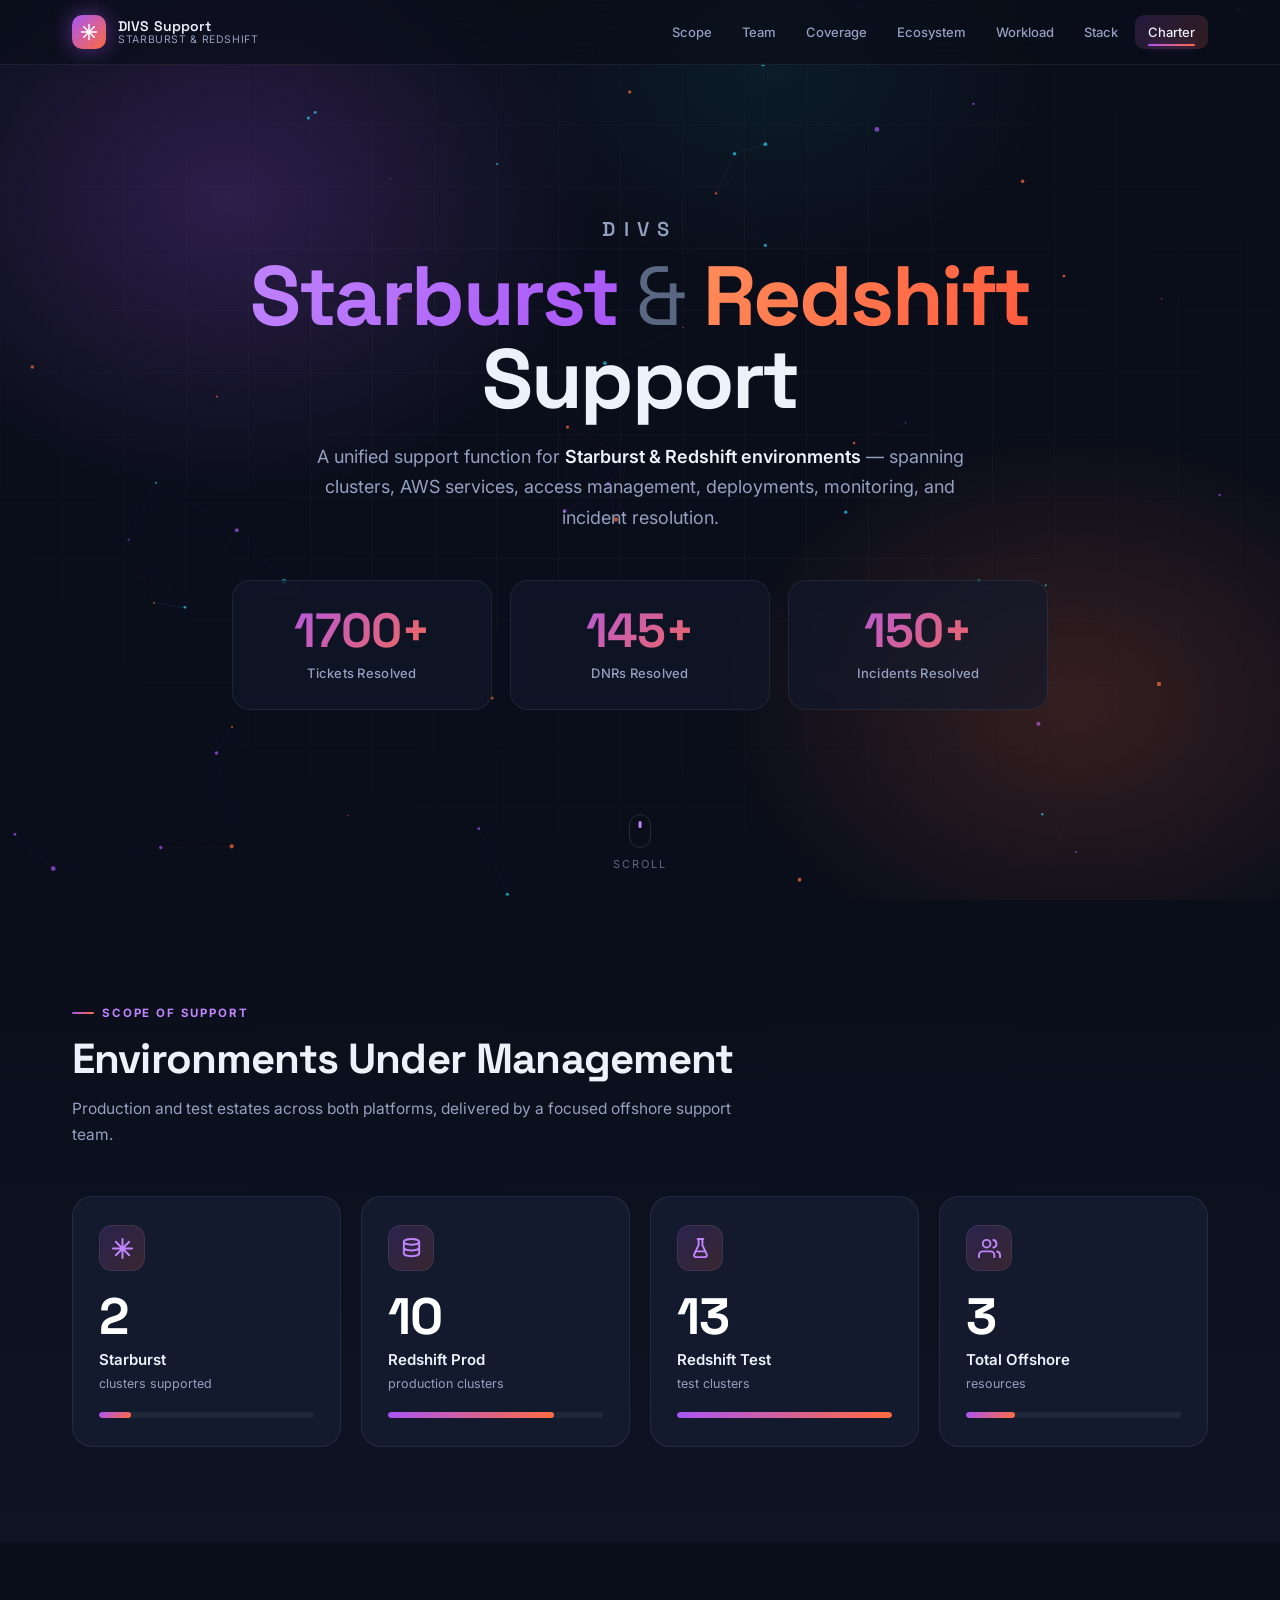
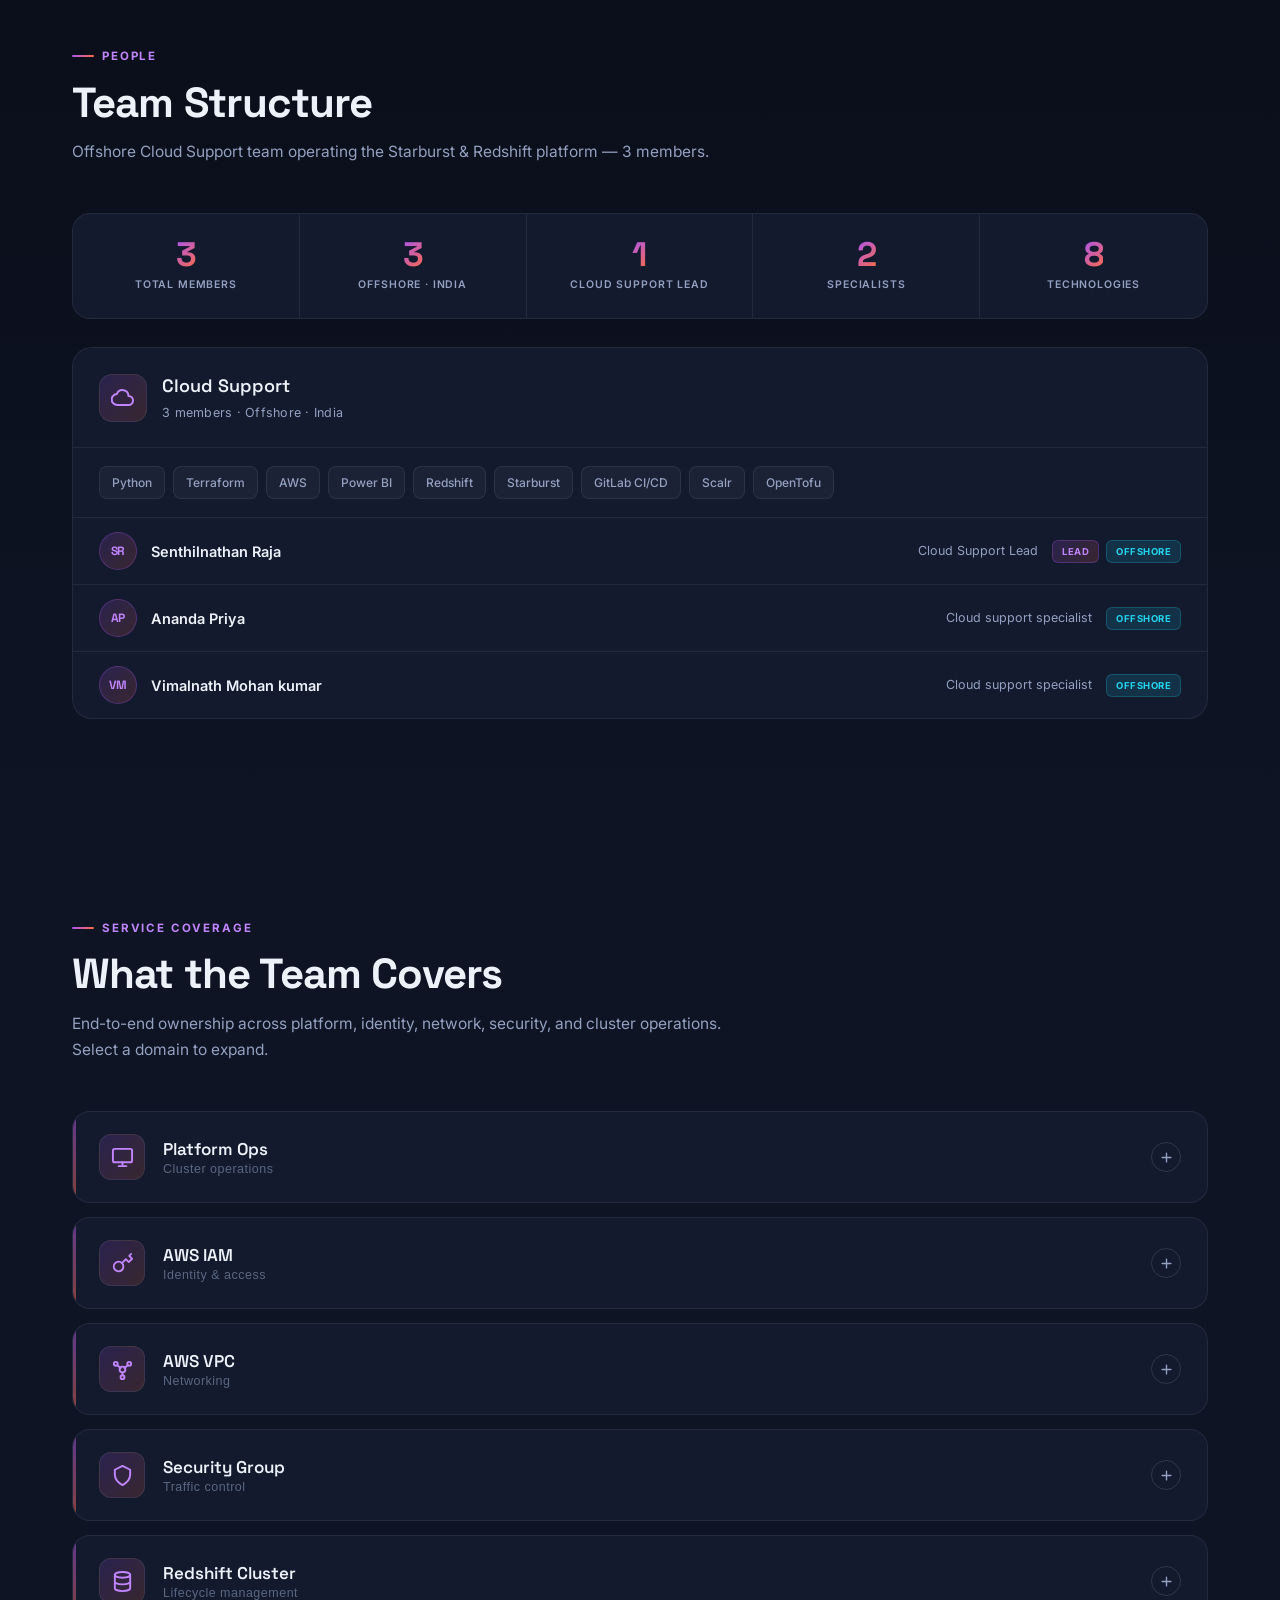
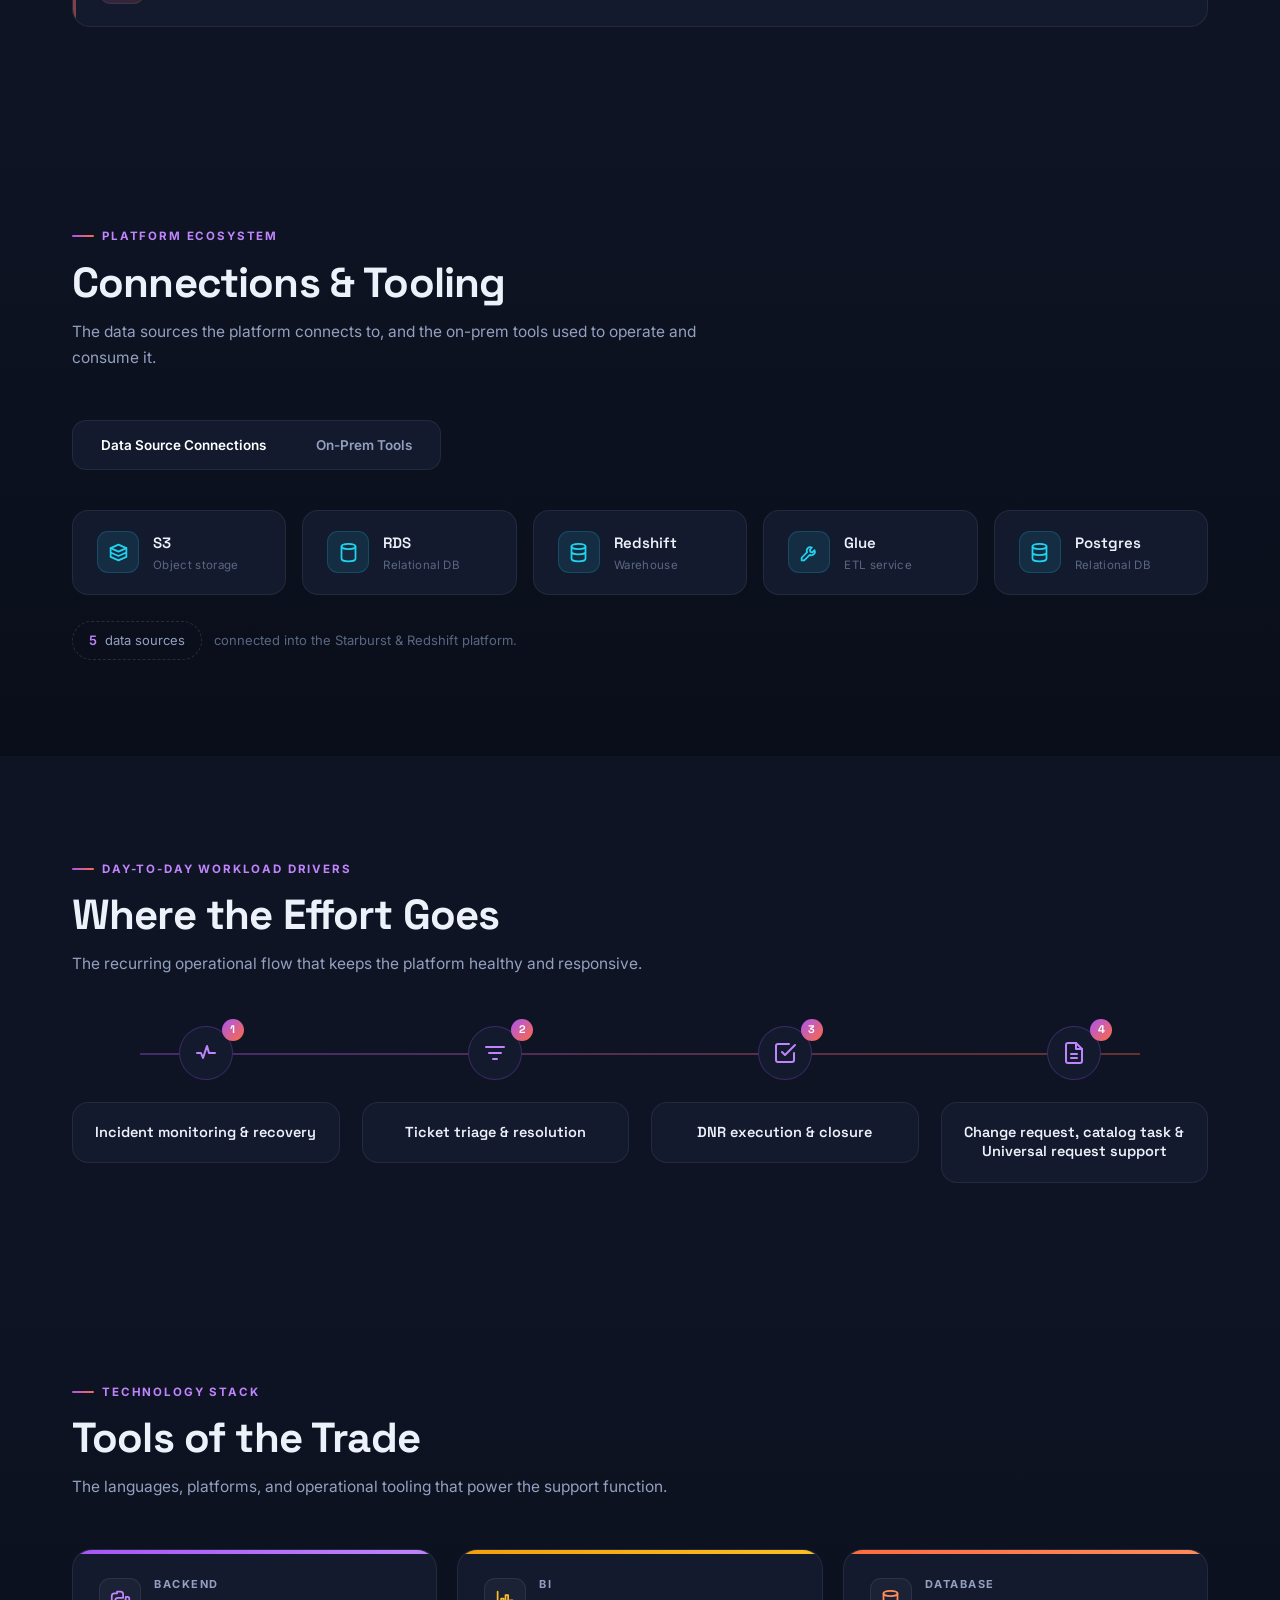
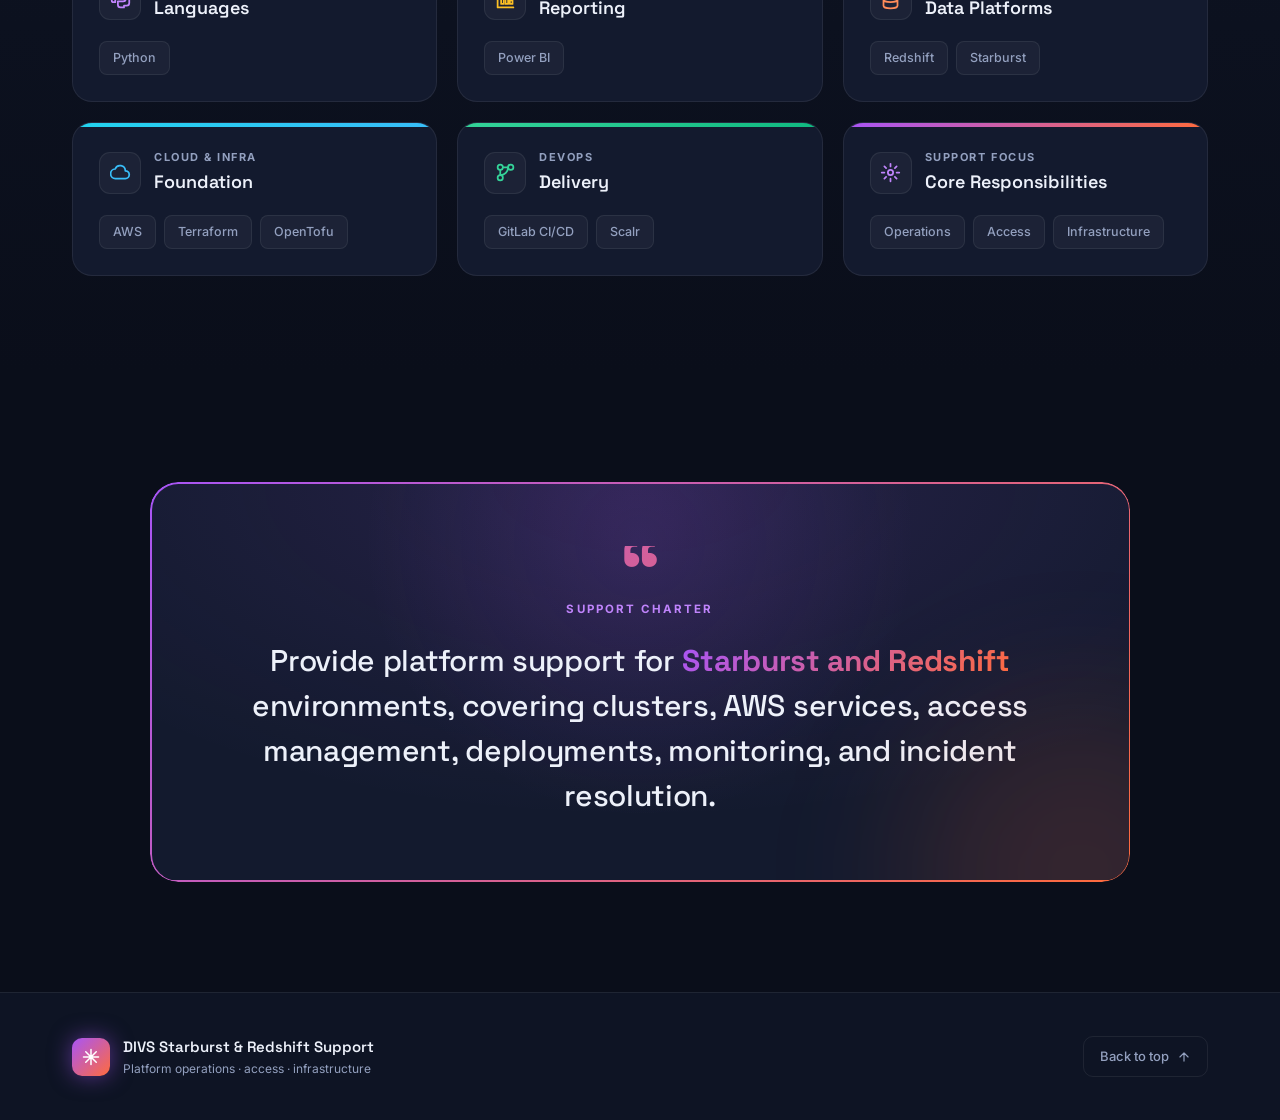
==== commit 0c32e9c0: "Rename "Mandate" to "Core Responsibilities" in tech stack card Update the Technology Stack "Support " ====
--- a/divs-support/index2.html
+++ b/divs-support/index2.html
@@ -752,7 +752,7 @@
         <div class="chips"><span class="chip">GitLab CI/CD</span><span class="chip">Scalr</span></div>
       </div>
       <div class="tcard reveal" style="--cap:linear-gradient(90deg,#A855F7,#FF6B3D);--cicon:#C084FC">
-        <div class="tcard-head"><span class="tcard-ico"><svg viewBox="0 0 24 24" fill="none" stroke="currentColor" stroke-width="2" stroke-linecap="round" stroke-linejoin="round"><circle cx="12" cy="12" r="3"/><path d="M12 2v3M12 19v3M2 12h3M19 12h3M5 5l2 2M17 17l2 2M19 5l-2 2M7 17l-2 2"/></svg></span><span><span class="tcard-cat">Support Focus</span><span class="tcard-h">Mandate</span></span></div>
+        <div class="tcard-head"><span class="tcard-ico"><svg viewBox="0 0 24 24" fill="none" stroke="currentColor" stroke-width="2" stroke-linecap="round" stroke-linejoin="round"><circle cx="12" cy="12" r="3"/><path d="M12 2v3M12 19v3M2 12h3M19 12h3M5 5l2 2M17 17l2 2M19 5l-2 2M7 17l-2 2"/></svg></span><span><span class="tcard-cat">Support Focus</span><span class="tcard-h">Core Responsibilities</span></span></div>
         <div class="chips"><span class="chip">Operations</span><span class="chip">Access</span><span class="chip">Infrastructure</span></div>
       </div>
     </div>
